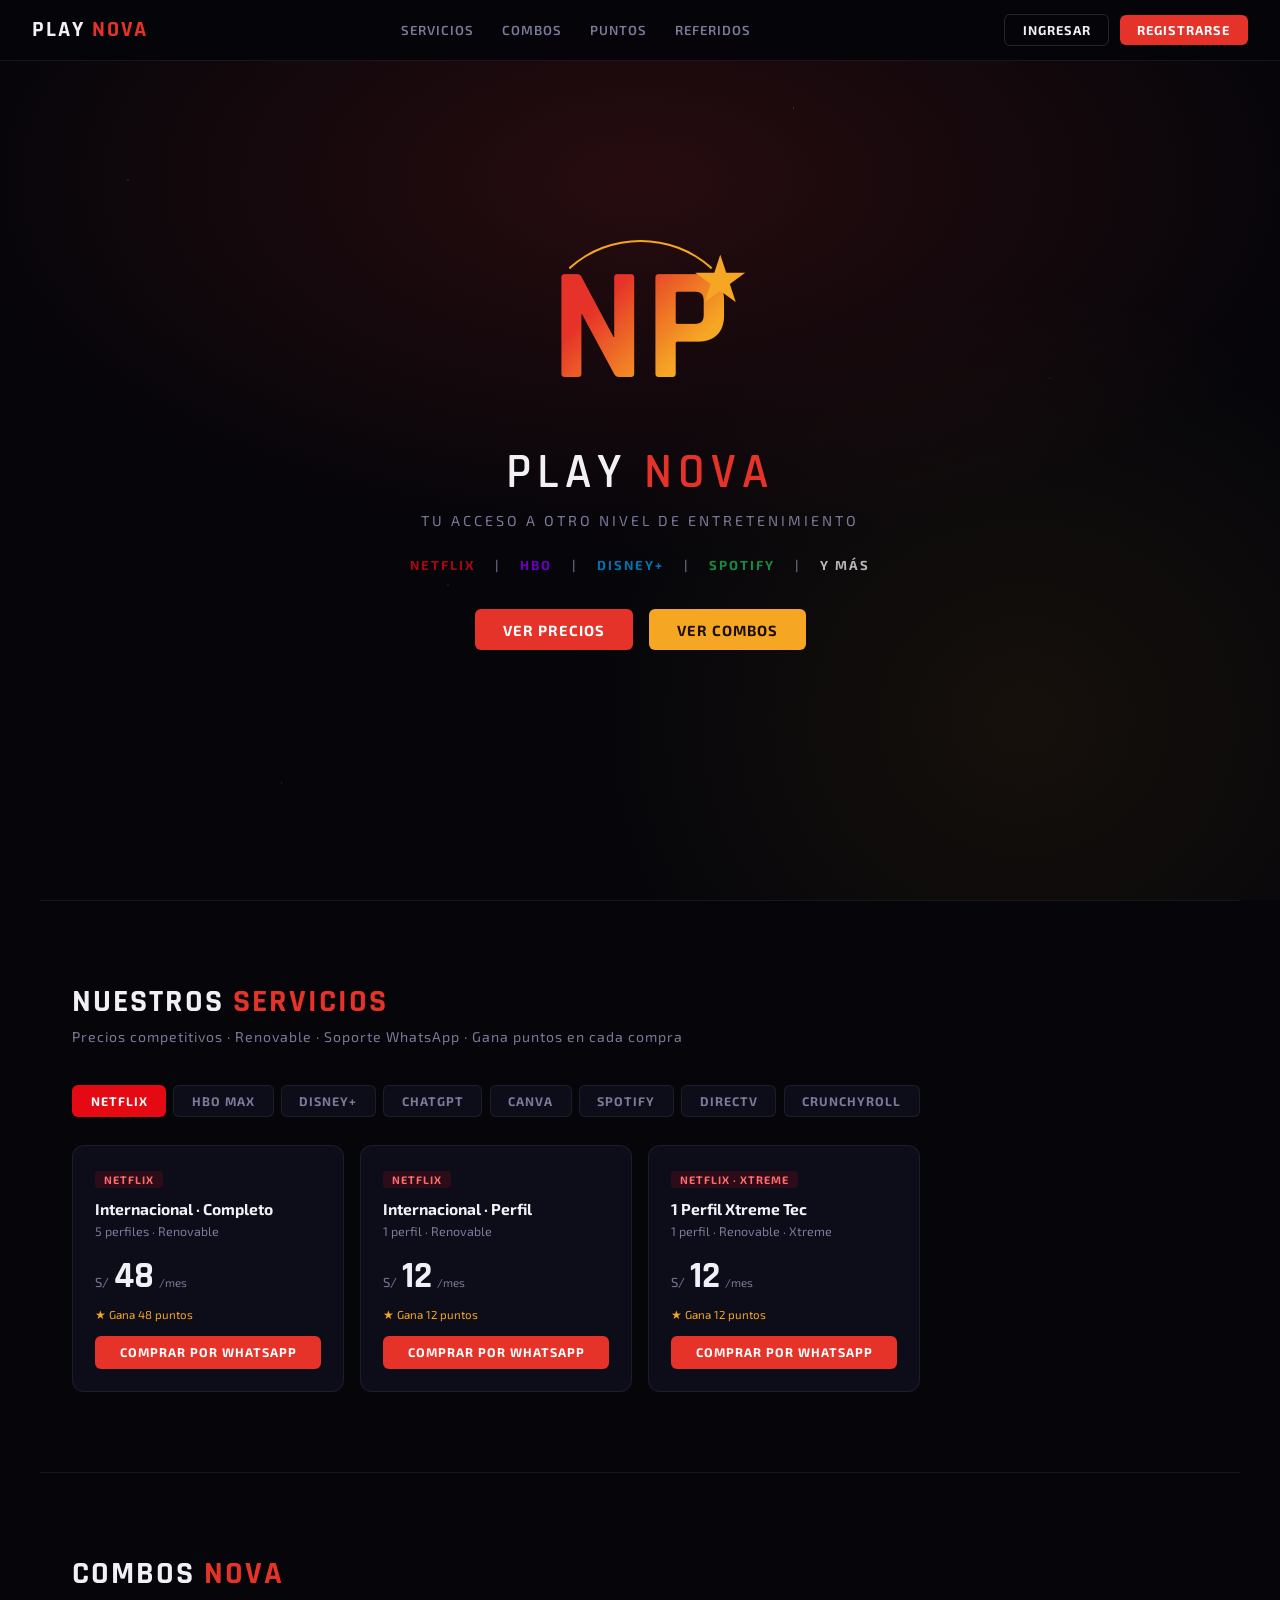
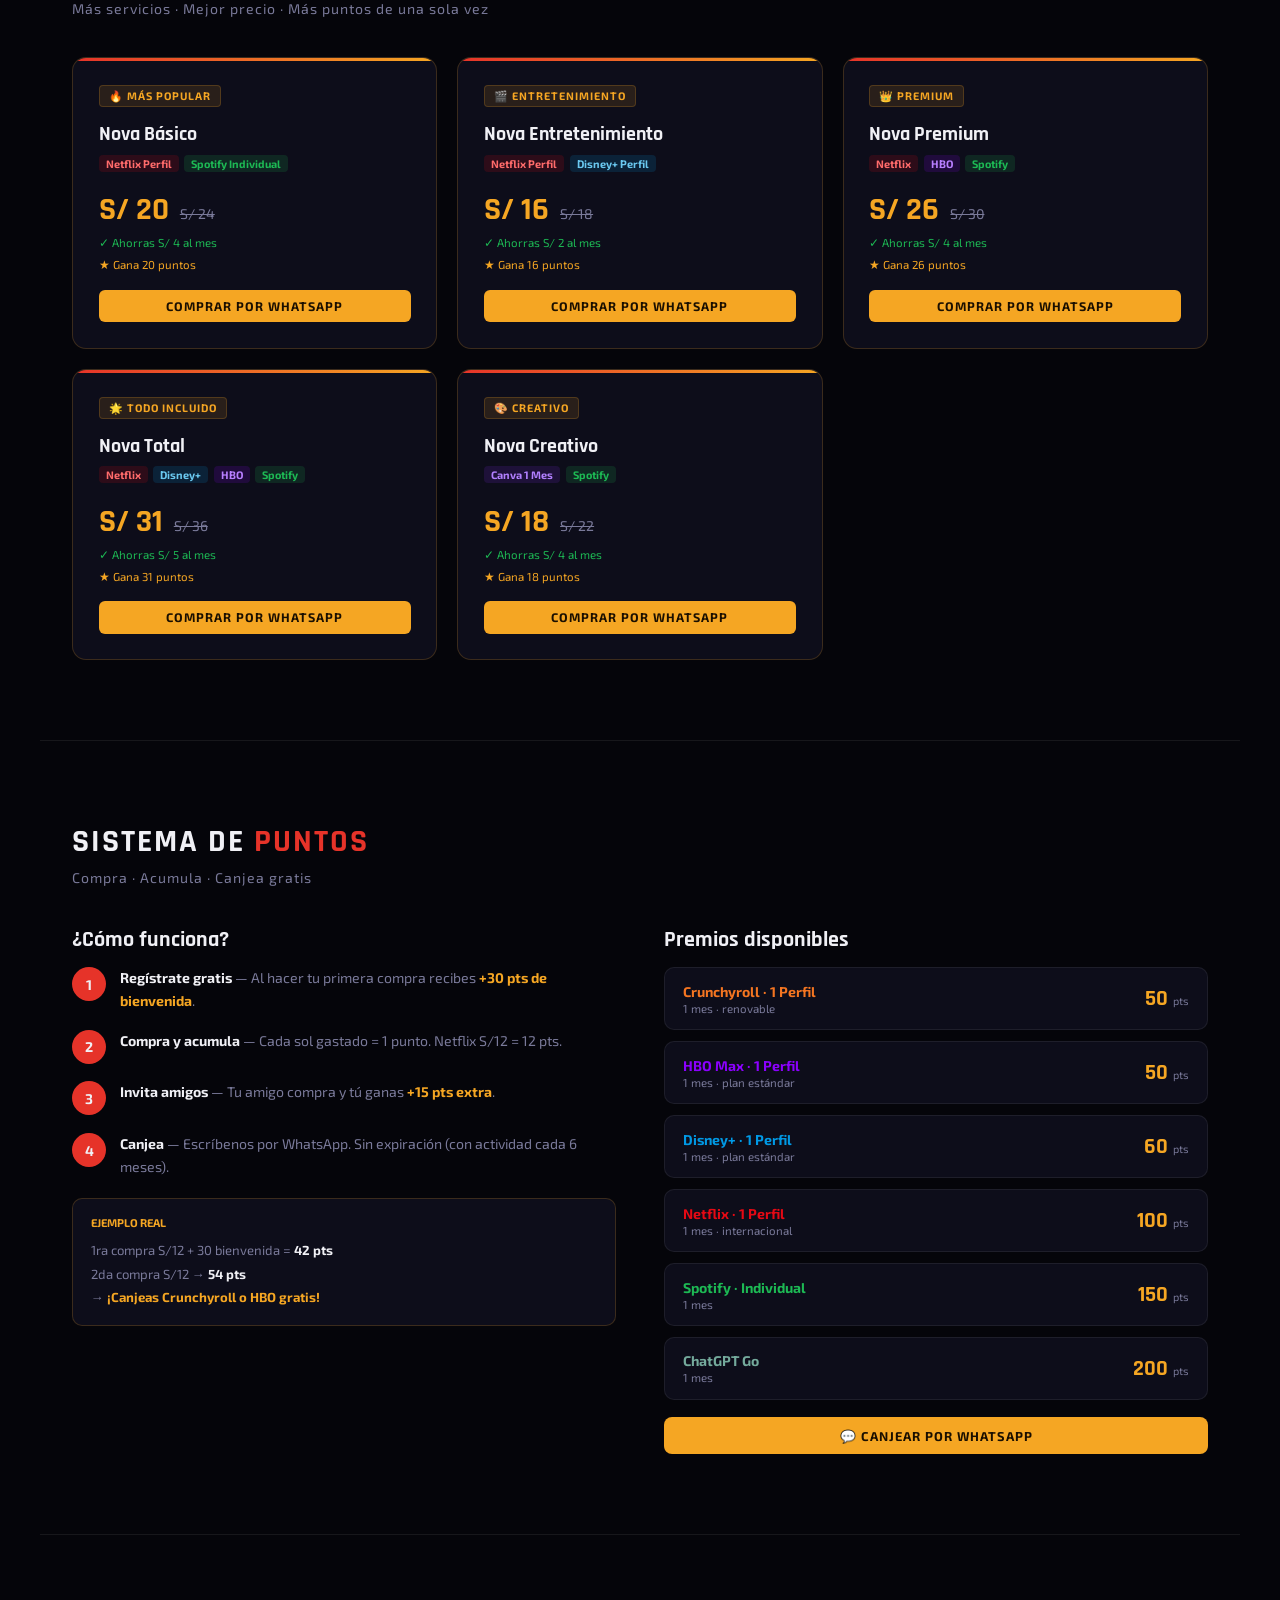
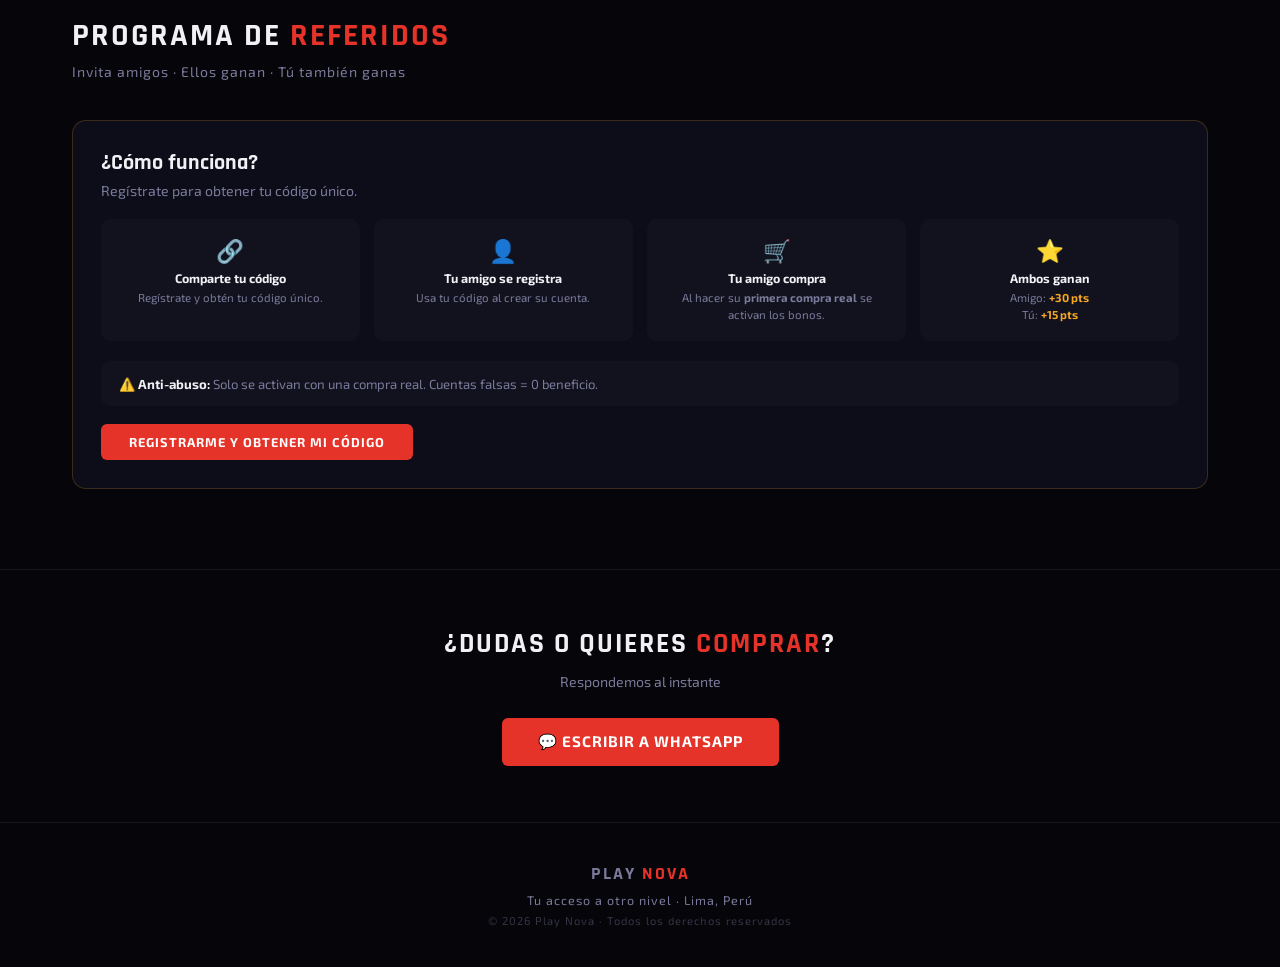
==== playnova/index.html @ 16fc5b67 "Add files via upload" ====
<!DOCTYPE html>
<html lang="es">
<head>
<meta charset="UTF-8">
<meta name="viewport" content="width=device-width, initial-scale=1.0">
<title>Play Nova</title>
<link rel="stylesheet" href="css/style.css">
</head>
<body>

<!-- NAV -->
<nav id="mainNav">
  <div class="logo">PLAY <span>NOVA</span></div>
  <div class="nav-links">
    <a href="#servicios">Servicios</a>
    <a href="#combos">Combos</a>
    <a href="#puntos">Puntos</a>
    <a href="#referidos">Referidos</a>
  </div>
  <div class="nav-right" id="navRight">
    <button class="btn btn-out" onclick="openModal('login')">Ingresar</button>
    <button class="btn btn-red" onclick="openModal('register')">Registrarse</button>
  </div>
</nav>

<!-- HERO -->
<div id="hero">
  <div class="hero-bg"></div><div class="stars"></div>
  <div class="np-wrap"><div class="orbit"></div><div class="np">NP</div></div>
  <div class="hbrand">PLAY <span>NOVA</span></div>
  <p class="htag">Tu acceso a otro nivel de entretenimiento</p>
  <div class="hplat">
    <span style="color:var(--nf)">NETFLIX</span><span style="color:var(--mu)">|</span>
    <span style="color:var(--hb)">HBO</span><span style="color:var(--mu)">|</span>
    <span style="color:var(--ds)">DISNEY+</span><span style="color:var(--mu)">|</span>
    <span style="color:var(--sp)">SPOTIFY</span><span style="color:var(--mu)">|</span><span>Y MÁS</span>
  </div>
  <div class="hcta">
    <a href="#servicios" class="btn btn-red" style="padding:.7rem 1.75rem;font-size:.92rem;text-decoration:none">Ver Precios</a>
    <a href="#combos" class="btn btn-go" style="padding:.7rem 1.75rem;font-size:.92rem;text-decoration:none">Ver Combos</a>
  </div>
</div>

<!-- SERVICIOS -->
<section id="servicios" class="wrap sdiv">
  <div class="stitle">Nuestros <span>Servicios</span></div>
  <p class="ssub">Precios competitivos · Renovable · Soporte WhatsApp · Gana puntos en cada compra</p>
  <div class="svc-tabs">
    <div class="stab on" data-s="netflix" onclick="setTab('netflix')">Netflix</div>
    <div class="stab" data-s="hbo" onclick="setTab('hbo')">HBO Max</div>
    <div class="stab" data-s="disney" onclick="setTab('disney')">Disney+</div>
    <div class="stab" data-s="chatgpt" onclick="setTab('chatgpt')">ChatGPT</div>
    <div class="stab" data-s="canva" onclick="setTab('canva')">Canva</div>
    <div class="stab" data-s="spotify" onclick="setTab('spotify')">Spotify</div>
    <div class="stab" data-s="directv" onclick="setTab('directv')">DirecTV</div>
    <div class="stab" data-s="crunchyroll" onclick="setTab('crunchyroll')">Crunchyroll</div>
  </div>
  <div class="sgrid on" id="g-netflix">
    <div class="pcard" data-s="netflix"><span class="pbadge" style="background:rgba(229,9,20,.15);color:#ff6b6b">Netflix</span><div class="pname">Internacional · Completo</div><div class="pdesc">5 perfiles · Renovable</div><div class="pprice"><span class="cy">S/</span><span class="am">48</span><span class="pe">/mes</span></div><div class="ppts">Gana 48 puntos</div><a href="https://wa.me/51924606154?text=Hola%2C%20quiero%20Netflix%20Internacional%20Completo%205%20perfiles%20S%2F48" target="_blank" class="pbuy">Comprar por WhatsApp</a></div>
    <div class="pcard" data-s="netflix"><span class="pbadge" style="background:rgba(229,9,20,.15);color:#ff6b6b">Netflix</span><div class="pname">Internacional · Perfil</div><div class="pdesc">1 perfil · Renovable</div><div class="pprice"><span class="cy">S/</span><span class="am">12</span><span class="pe">/mes</span></div><div class="ppts">Gana 12 puntos</div><a href="https://wa.me/51924606154?text=Hola%2C%20quiero%20Netflix%20Internacional%20Perfil%20S%2F12" target="_blank" class="pbuy">Comprar por WhatsApp</a></div>
    <div class="pcard" data-s="netflix"><span class="pbadge" style="background:rgba(229,9,20,.15);color:#ff6b6b">Netflix · Xtreme</span><div class="pname">1 Perfil Xtreme Tec</div><div class="pdesc">1 perfil · Renovable · Xtreme</div><div class="pprice"><span class="cy">S/</span><span class="am">12</span><span class="pe">/mes</span></div><div class="ppts">Gana 12 puntos</div><a href="https://wa.me/51924606154?text=Hola%2C%20quiero%20Netflix%201%20Perfil%20Xtreme%20Tec%20S%2F12" target="_blank" class="pbuy">Comprar por WhatsApp</a></div>
  </div>
  <div class="sgrid" id="g-hbo">
    <div class="pcard" data-s="hbo"><span class="pbadge" style="background:rgba(139,0,255,.15);color:#b87fff">HBO Max</span><div class="pname">Estándar · Completo</div><div class="pdesc">5 perfiles · Renovable</div><div class="pprice"><span class="cy">S/</span><span class="am">35</span><span class="pe">/mes</span></div><div class="ppts">Gana 35 puntos</div><a href="https://wa.me/51924606154?text=Hola%2C%20quiero%20HBO%20Max%20Est%C3%A1ndar%20Completo%20S%2F35" target="_blank" class="pbuy">Comprar por WhatsApp</a></div>
    <div class="pcard" data-s="hbo"><span class="pbadge" style="background:rgba(139,0,255,.15);color:#b87fff">HBO Max</span><div class="pname">1 Perfil</div><div class="pdesc">1 perfil · Renovable</div><div class="pprice"><span class="cy">S/</span><span class="am">6</span><span class="pe">/mes</span></div><div class="ppts">Gana 6 puntos</div><a href="https://wa.me/51924606154?text=Hola%2C%20quiero%20HBO%201%20Perfil%20S%2F6" target="_blank" class="pbuy">Comprar por WhatsApp</a></div>
    <div class="pcard" data-s="hbo"><span class="pbadge" style="background:rgba(139,0,255,.15);color:#b87fff">HBO · Premium</span><div class="pname">Platino · Completo</div><div class="pdesc">5 perfiles · No renovable</div><div class="pprice"><span class="cy">S/</span><span class="am">20</span><span class="pe">/mes</span></div><div class="ppts">Gana 20 puntos</div><a href="https://wa.me/51924606154?text=Hola%2C%20quiero%20HBO%20Platino%20Completo%20S%2F20" target="_blank" class="pbuy">Comprar por WhatsApp</a></div>
  </div>
  <div class="sgrid" id="g-disney">
    <div class="pcard" data-s="disney"><span class="pbadge" style="background:rgba(0,153,229,.15);color:#6ac8f0">Disney+</span><div class="pname">Estándar · Completo</div><div class="pdesc">7 perfiles · Renovable</div><div class="pprice"><span class="cy">S/</span><span class="am">40</span><span class="pe">/mes</span></div><div class="ppts">Gana 40 puntos</div><a href="https://wa.me/51924606154?text=Hola%2C%20quiero%20Disney%2B%20Est%C3%A1ndar%20Completo%20S%2F40" target="_blank" class="pbuy">Comprar por WhatsApp</a></div>
    <div class="pcard" data-s="disney"><span class="pbadge" style="background:rgba(0,153,229,.15);color:#6ac8f0">Disney+</span><div class="pname">1 Perfil</div><div class="pdesc">1 perfil · Renovable</div><div class="pprice"><span class="cy">S/</span><span class="am">6</span><span class="pe">/mes</span></div><div class="ppts">Gana 6 puntos</div><a href="https://wa.me/51924606154?text=Hola%2C%20quiero%20Disney%2B%201%20Perfil%20S%2F6" target="_blank" class="pbuy">Comprar por WhatsApp</a></div>
    <div class="pcard" data-s="disney"><span class="pbadge" style="background:rgba(0,153,229,.15);color:#6ac8f0">Disney+ · ESPN</span><div class="pname">Premium ESPN · Completo</div><div class="pdesc">7 perfiles · Renovable</div><div class="pprice"><span class="cy">S/</span><span class="am">61</span><span class="pe">/mes</span></div><div class="ppts">Gana 61 puntos</div><a href="https://wa.me/51924606154?text=Hola%2C%20quiero%20Disney%2B%20Premium%20ESPN%20Completo%20S%2F61" target="_blank" class="pbuy">Comprar por WhatsApp</a></div>
    <div class="pcard" data-s="disney"><span class="pbadge" style="background:rgba(0,153,229,.15);color:#6ac8f0">Disney+ · ESPN</span><div class="pname">Premium ESPN · Perfil</div><div class="pdesc">1 perfil · Renovable</div><div class="pprice"><span class="cy">S/</span><span class="am">10</span><span class="pe">/mes</span></div><div class="ppts">Gana 10 puntos</div><a href="https://wa.me/51924606154?text=Hola%2C%20quiero%20Disney%2B%20Premium%20ESPN%20Perfil%20S%2F10" target="_blank" class="pbuy">Comprar por WhatsApp</a></div>
    <div class="pcard" data-s="disney"><span class="pbadge" style="background:rgba(0,153,229,.15);color:#6ac8f0">Disney+ · TV</span><div class="pname">Premium ESPN · Solo TV</div><div class="pdesc">1 perfil · Solo TV</div><div class="pprice"><span class="cy">S/</span><span class="am">10</span><span class="pe">/mes</span></div><div class="ppts">Gana 10 puntos</div><a href="https://wa.me/51924606154?text=Hola%2C%20quiero%20Disney%2B%20Premium%20ESPN%20Solo%20TV%20S%2F10" target="_blank" class="pbuy">Comprar por WhatsApp</a></div>
  </div>
  <div class="sgrid" id="g-chatgpt">
    <div class="pcard" data-s="chatgpt"><span class="pbadge" style="background:rgba(116,170,156,.15);color:#74aa9c">ChatGPT</span><div class="pname">Go · 1 Perfil</div><div class="pdesc">1 perfil · Renovable</div><div class="pprice"><span class="cy">S/</span><span class="am">15</span><span class="pe">/mes</span></div><div class="ppts">Gana 15 puntos</div><a href="https://wa.me/51924606154?text=Hola%2C%20quiero%20ChatGPT%20Go%201%20Perfil%20S%2F15" target="_blank" class="pbuy">Comprar por WhatsApp</a></div>
    <div class="pcard" data-s="chatgpt"><span class="pbadge" style="background:rgba(116,170,156,.15);color:#74aa9c">ChatGPT · Pro</span><div class="pname">Pro · 1 Perfil</div><div class="pdesc">1 perfil · No renovable</div><div class="pprice"><span class="cy">S/</span><span class="am">30</span><span class="pe">/mes</span></div><div class="ppts">Gana 30 puntos</div><a href="https://wa.me/51924606154?text=Hola%2C%20quiero%20ChatGPT%20Pro%201%20Perfil%20S%2F30" target="_blank" class="pbuy">Comprar por WhatsApp</a></div>
  </div>
  <div class="sgrid" id="g-canva">
    <div class="pcard" data-s="canva"><span class="pbadge" style="background:rgba(125,42,232,.15);color:#b280ff">Canva · 1M</span><div class="pname">1 Mes · 1 Perfil</div><div class="pdesc">1 perfil · Renovable</div><div class="pprice"><span class="cy">S/</span><span class="am">10</span><span class="pe">/mes</span></div><div class="ppts">Gana 10 puntos</div><a href="https://wa.me/51924606154?text=Hola%2C%20quiero%20Canva%201%20Mes%20S%2F10" target="_blank" class="pbuy">Comprar por WhatsApp</a></div>
    <div class="pcard" data-s="canva"><span class="pbadge" style="background:rgba(125,42,232,.15);color:#b280ff">Canva · 3M</span><div class="pname">3 Meses · 1 Perfil</div><div class="pdesc">1 perfil · Renovable</div><div class="pprice"><span class="cy">S/</span><span class="am">15</span><span class="pe">/3 meses</span></div><div class="ppts">Gana 15 puntos</div><a href="https://wa.me/51924606154?text=Hola%2C%20quiero%20Canva%203%20Meses%20S%2F15" target="_blank" class="pbuy">Comprar por WhatsApp</a></div>
    <div class="pcard" data-s="canva"><span class="pbadge" style="background:rgba(125,42,232,.15);color:#b280ff">Canva · 6M</span><div class="pname">6 Meses · 1 Perfil</div><div class="pdesc">1 perfil · Renovable</div><div class="pprice"><span class="cy">S/</span><span class="am">20</span><span class="pe">/6 meses</span></div><div class="ppts">Gana 20 puntos</div><a href="https://wa.me/51924606154?text=Hola%2C%20quiero%20Canva%206%20Meses%20S%2F20" target="_blank" class="pbuy">Comprar por WhatsApp</a></div>
    <div class="pcard" data-s="canva"><span class="pbadge" style="background:rgba(125,42,232,.15);color:#b280ff">Canva · 12M</span><div class="pname">12 Meses · 1 Perfil</div><div class="pdesc">1 perfil · Anual</div><div class="pprice"><span class="cy">S/</span><span class="am">30</span><span class="pe">/año</span></div><div class="ppts">Gana 30 puntos</div><a href="https://wa.me/51924606154?text=Hola%2C%20quiero%20Canva%2012%20Meses%20S%2F30" target="_blank" class="pbuy">Comprar por WhatsApp</a></div>
  </div>
  <div class="sgrid" id="g-spotify">
    <div class="pcard" data-s="spotify"><span class="pbadge" style="background:rgba(29,185,84,.15);color:#1DB954">Spotify</span><div class="pname">Individual · 1 Mes</div><div class="pdesc">1 perfil · Renovable</div><div class="pprice"><span class="cy">S/</span><span class="am">12</span><span class="pe">/mes</span></div><div class="ppts">Gana 12 puntos</div><a href="https://wa.me/51924606154?text=Hola%2C%20quiero%20Spotify%20Individual%201%20Mes%20S%2F12" target="_blank" class="pbuy">Comprar por WhatsApp</a></div>
    <div class="pcard" data-s="spotify"><span class="pbadge" style="background:rgba(29,185,84,.15);color:#1DB954">Spotify · 3M</span><div class="pname">Individual · 3 Meses</div><div class="pdesc">1 perfil · Renovable</div><div class="pprice"><span class="cy">S/</span><span class="am">25</span><span class="pe">/3 meses</span></div><div class="ppts">Gana 25 puntos</div><a href="https://wa.me/51924606154?text=Hola%2C%20quiero%20Spotify%20Individual%203%20Meses%20S%2F25" target="_blank" class="pbuy">Comprar por WhatsApp</a></div>
    <div class="pcard" data-s="spotify"><span class="pbadge" style="background:rgba(29,185,84,.15);color:#1DB954">Spotify · Familiar</span><div class="pname">Familiar · 1 Mes</div><div class="pdesc">6 perfiles · Renovable</div><div class="pprice"><span class="cy">S/</span><span class="am">35</span><span class="pe">/mes</span></div><div class="ppts">Gana 35 puntos</div><a href="https://wa.me/51924606154?text=Hola%2C%20quiero%20Spotify%20Familiar%201%20Mes%20S%2F35" target="_blank" class="pbuy">Comprar por WhatsApp</a></div>
  </div>
  <div class="sgrid" id="g-directv">
    <div class="pcard" data-s="directv"><span class="pbadge" style="background:rgba(0,153,216,.15);color:#6ac8f0">DirecTV GO</span><div class="pname">DirecTV GO · 1 Perfil</div><div class="pdesc">1 perfil · Renovable · Solo TV</div><div class="pprice"><span class="cy">S/</span><span class="am">20</span><span class="pe">/mes</span></div><div class="ppts">Gana 20 puntos</div><a href="https://wa.me/51924606154?text=Hola%2C%20quiero%20DirecTV%20GO%201%20Perfil%20S%2F20" target="_blank" class="pbuy">Comprar por WhatsApp</a></div>
  </div>
  <div class="sgrid" id="g-crunchyroll">
    <div class="pcard" data-s="crunchyroll"><span class="pbadge" style="background:rgba(244,117,33,.15);color:#ffaa70">Crunchyroll</span><div class="pname">Perfil · 1 Perfil</div><div class="pdesc">1 perfil · Renovable</div><div class="pprice"><span class="cy">S/</span><span class="am">5</span><span class="pe">/mes</span></div><div class="ppts">Gana 5 puntos</div><a href="https://wa.me/51924606154?text=Hola%2C%20quiero%20Crunchyroll%20Perfil%201%20Perfil%20S%2F5" target="_blank" class="pbuy">Comprar por WhatsApp</a></div>
    <div class="pcard" data-s="crunchyroll"><span class="pbadge" style="background:rgba(244,117,33,.15);color:#ffaa70">Crunchyroll</span><div class="pname">Completo · 5 Perfiles</div><div class="pdesc">5 perfiles · Renovable</div><div class="pprice"><span class="cy">S/</span><span class="am">15</span><span class="pe">/mes</span></div><div class="ppts">Gana 15 puntos</div><a href="https://wa.me/51924606154?text=Hola%2C%20quiero%20Crunchyroll%20Completo%205%20Perfiles%20S%2F15" target="_blank" class="pbuy">Comprar por WhatsApp</a></div>
  </div>
</section>

<!-- COMBOS -->
<section id="combos" class="wrap sdiv">
  <div class="stitle">Combos <span>Nova</span></div>
  <p class="ssub">Más servicios · Mejor precio · Más puntos de una sola vez</p>
  <div class="cgrid">
    <div class="ccard"><div class="ctag">🔥 Más popular</div><div class="cname">Nova Básico</div><div class="csvcs"><span class="cs" style="background:rgba(229,9,20,.15);color:#ff6b6b">Netflix Perfil</span><span class="cs" style="background:rgba(29,185,84,.15);color:#1DB954">Spotify Individual</span></div><div class="cpricing"><span class="cnew">S/ 20</span><span class="cold">S/ 24</span></div><div class="csave">✓ Ahorras S/ 4 al mes</div><div class="cpts">Gana 20 puntos</div><a href="https://wa.me/51924606154?text=Hola%2C%20quiero%20Combo%20Nova%20B%C3%A1sico%20S%2F20" target="_blank" class="pbuy go">Comprar por WhatsApp</a></div>
    <div class="ccard"><div class="ctag">🎬 Entretenimiento</div><div class="cname">Nova Entretenimiento</div><div class="csvcs"><span class="cs" style="background:rgba(229,9,20,.15);color:#ff6b6b">Netflix Perfil</span><span class="cs" style="background:rgba(0,153,229,.15);color:#6ac8f0">Disney+ Perfil</span></div><div class="cpricing"><span class="cnew">S/ 16</span><span class="cold">S/ 18</span></div><div class="csave">✓ Ahorras S/ 2 al mes</div><div class="cpts">Gana 16 puntos</div><a href="https://wa.me/51924606154?text=Hola%2C%20quiero%20Combo%20Nova%20Entretenimiento%20S%2F16" target="_blank" class="pbuy go">Comprar por WhatsApp</a></div>
    <div class="ccard"><div class="ctag">👑 Premium</div><div class="cname">Nova Premium</div><div class="csvcs"><span class="cs" style="background:rgba(229,9,20,.15);color:#ff6b6b">Netflix</span><span class="cs" style="background:rgba(139,0,255,.15);color:#b87fff">HBO</span><span class="cs" style="background:rgba(29,185,84,.15);color:#1DB954">Spotify</span></div><div class="cpricing"><span class="cnew">S/ 26</span><span class="cold">S/ 30</span></div><div class="csave">✓ Ahorras S/ 4 al mes</div><div class="cpts">Gana 26 puntos</div><a href="https://wa.me/51924606154?text=Hola%2C%20quiero%20Combo%20Nova%20Premium%20S%2F26" target="_blank" class="pbuy go">Comprar por WhatsApp</a></div>
    <div class="ccard"><div class="ctag">🌟 Todo incluido</div><div class="cname">Nova Total</div><div class="csvcs"><span class="cs" style="background:rgba(229,9,20,.15);color:#ff6b6b">Netflix</span><span class="cs" style="background:rgba(0,153,229,.15);color:#6ac8f0">Disney+</span><span class="cs" style="background:rgba(139,0,255,.15);color:#b87fff">HBO</span><span class="cs" style="background:rgba(29,185,84,.15);color:#1DB954">Spotify</span></div><div class="cpricing"><span class="cnew">S/ 31</span><span class="cold">S/ 36</span></div><div class="csave">✓ Ahorras S/ 5 al mes</div><div class="cpts">Gana 31 puntos</div><a href="https://wa.me/51924606154?text=Hola%2C%20quiero%20Combo%20Nova%20Total%20S%2F31" target="_blank" class="pbuy go">Comprar por WhatsApp</a></div>
    <div class="ccard"><div class="ctag">🎨 Creativo</div><div class="cname">Nova Creativo</div><div class="csvcs"><span class="cs" style="background:rgba(125,42,232,.15);color:#b280ff">Canva 1 Mes</span><span class="cs" style="background:rgba(29,185,84,.15);color:#1DB954">Spotify</span></div><div class="cpricing"><span class="cnew">S/ 18</span><span class="cold">S/ 22</span></div><div class="csave">✓ Ahorras S/ 4 al mes</div><div class="cpts">Gana 18 puntos</div><a href="https://wa.me/51924606154?text=Hola%2C%20quiero%20Combo%20Nova%20Creativo%20S%2F18" target="_blank" class="pbuy go">Comprar por WhatsApp</a></div>
  </div>
</section>

<!-- PUNTOS -->
<section id="puntos" class="wrap sdiv">
  <div class="stitle">Sistema de <span>Puntos</span></div>
  <p class="ssub">Compra · Acumula · Canjea gratis</p>
  <div class="pgrid">
    <div class="pghow">
      <h3>¿Cómo funciona?</h3>
      <div class="pstep"><div class="snum">1</div><div class="stxt"><strong>Regístrate gratis</strong> — Al hacer tu primera compra recibes <strong style="color:var(--go)">+30 pts de bienvenida</strong>.</div></div>
      <div class="pstep"><div class="snum">2</div><div class="stxt"><strong>Compra y acumula</strong> — Cada sol gastado = 1 punto. Netflix S/12 = 12 pts.</div></div>
      <div class="pstep"><div class="snum">3</div><div class="stxt"><strong>Invita amigos</strong> — Tu amigo compra y tú ganas <strong style="color:var(--go)">+15 pts extra</strong>.</div></div>
      <div class="pstep"><div class="snum">4</div><div class="stxt"><strong>Canjea</strong> — Escríbenos por WhatsApp. Sin expiración (con actividad cada 6 meses).</div></div>
      <div style="background:var(--s1);border:1px solid rgba(245,166,35,.2);border-radius:10px;padding:.9rem 1.1rem;margin-top:1.25rem;font-size:.82rem;color:var(--mu);line-height:1.8">
        <div style="font-size:.7rem;color:var(--go);font-weight:700;margin-bottom:.35rem">EJEMPLO REAL</div>
        1ra compra S/12 + 30 bienvenida = <strong style="color:var(--tx)">42 pts</strong><br>
        2da compra S/12 → <strong style="color:var(--tx)">54 pts</strong><br>
        → <strong style="color:var(--go)">¡Canjeas Crunchyroll o HBO gratis!</strong>
      </div>
    </div>
    <div>
      <h3 style="font-family:'Rajdhani',sans-serif;font-size:1.35rem;font-weight:700;margin-bottom:.9rem">Premios disponibles</h3>
      <div class="rlist">
        <div class="ritem"><div><div class="rname" style="color:var(--cr)">Crunchyroll · 1 Perfil</div><div class="rdesc">1 mes · renovable</div></div><div class="rcost">50 <small>pts</small></div></div>
        <div class="ritem"><div><div class="rname" style="color:var(--hb)">HBO Max · 1 Perfil</div><div class="rdesc">1 mes · plan estándar</div></div><div class="rcost">50 <small>pts</small></div></div>
        <div class="ritem"><div><div class="rname" style="color:var(--ds)">Disney+ · 1 Perfil</div><div class="rdesc">1 mes · plan estándar</div></div><div class="rcost">60 <small>pts</small></div></div>
        <div class="ritem"><div><div class="rname" style="color:var(--nf)">Netflix · 1 Perfil</div><div class="rdesc">1 mes · internacional</div></div><div class="rcost">100 <small>pts</small></div></div>
        <div class="ritem"><div><div class="rname" style="color:var(--sp)">Spotify · Individual</div><div class="rdesc">1 mes</div></div><div class="rcost">150 <small>pts</small></div></div>
        <div class="ritem"><div><div class="rname" style="color:var(--gp)">ChatGPT Go</div><div class="rdesc">1 mes</div></div><div class="rcost">200 <small>pts</small></div></div>
      </div>
      <a href="https://wa.me/51924606154?text=Hola%2C%20quiero%20canjear%20mis%20puntos" target="_blank" class="btn btn-go" style="width:100%;margin-top:1.1rem;padding:.65rem;justify-content:center;border-radius:8px;text-decoration:none">💬 Canjear por WhatsApp</a>
    </div>
  </div>
</section>

<!-- REFERIDOS -->
<section id="referidos" class="wrap sdiv">
  <div class="stitle">Programa de <span>Referidos</span></div>
  <p class="ssub">Invita amigos · Ellos ganan · Tú también ganas</p>
  <div class="refbox">
    <h3>¿Cómo funciona?</h3>
    <p style="color:var(--mu);font-size:.88rem;margin-top:.3rem">Regístrate para obtener tu código único.</p>
    <div class="refhow">
      <div class="rstep"><div class="ico">🔗</div><div class="rl">Comparte tu código</div><div class="rd">Regístrate y obtén tu código único.</div></div>
      <div class="rstep"><div class="ico">👤</div><div class="rl">Tu amigo se registra</div><div class="rd">Usa tu código al crear su cuenta.</div></div>
      <div class="rstep"><div class="ico">🛒</div><div class="rl">Tu amigo compra</div><div class="rd">Al hacer su <strong>primera compra real</strong> se activan los bonos.</div></div>
      <div class="rstep"><div class="ico">⭐</div><div class="rl">Ambos ganan</div><div class="rd">Amigo: <strong style="color:var(--go)">+30 pts</strong><br>Tú: <strong style="color:var(--go)">+15 pts</strong></div></div>
    </div>
    <div style="background:var(--s2);border-radius:10px;padding:.9rem 1.1rem;margin-top:1.25rem;font-size:.82rem;color:var(--mu)">⚠️ <strong style="color:var(--tx)">Anti-abuso:</strong> Solo se activan con una compra real. Cuentas falsas = 0 beneficio.</div>
    <button onclick="openModal('register')" class="btn btn-red" style="margin-top:1.1rem;padding:.65rem 1.75rem">Registrarme y obtener mi código</button>
  </div>
</section>

<section style="text-align:center;padding:3.5rem 2rem;border-top:1px solid var(--b1)">
  <div class="stitle" style="font-size:1.75rem">¿Dudas o quieres <span>comprar</span>?</div>
  <p style="color:var(--mu);margin:.65rem 0 1.75rem;font-size:.88rem">Respondemos al instante</p>
  <a href="https://wa.me/51924606154?text=Hola%2C%20vengo%20de%20Play%20Nova" target="_blank" class="btn btn-red" style="padding:.9rem 2.25rem;font-size:.95rem;text-decoration:none">💬 Escribir a WhatsApp</a>
</section>

<footer>
  <div style="font-family:'Rajdhani',sans-serif;font-size:1.1rem;font-weight:700;letter-spacing:2px;margin-bottom:.5rem">PLAY <span style="color:var(--ac)">NOVA</span></div>
  <p>Tu acceso a otro nivel · Lima, Perú</p>
  <p style="margin-top:.4rem;opacity:.4;font-size:.7rem">© 2026 Play Nova · Todos los derechos reservados</p>
</footer>

<!-- AUTH MODAL -->
<div class="moverlay" id="authModal" onclick="closeModalOut(event)">
  <div class="modal">
    <button class="mcls" onclick="closeModal()">×</button>
    <div class="mtitle">PLAY <span>NOVA</span></div>
    <p class="msub" id="mSub">Ingresa a tu cuenta</p>
    <div class="mtabs">
      <button class="mtab on" id="tLogin" onclick="swTab('login')">Ingresar</button>
      <button class="mtab" id="tReg" onclick="swTab('register')">Registrarse</button>
    </div>
    <div id="fLogin">
      <div class="fg"><label class="fl">Usuario</label><input class="fi" id="lUser" placeholder="tu_usuario"></div>
      <div class="fg"><label class="fl">Contraseña</label>
        <div class="pass-wrap">
          <input class="fi" type="password" id="lPass" placeholder="••••••••">
          <button type="button" class="eye-btn" onclick="toggleEye('lPass',this)" tabindex="-1">👁</button>
        </div>
      </div>
      <div id="lErr" class="ferr"></div>
      <button class="btn btn-red" style="width:100%;padding:.7rem;margin-top:.5rem" onclick="doLogin()">Ingresar</button>
    </div>
    <div id="fReg" style="display:none">
      <div class="fg"><label class="fl">Usuario <span style="color:var(--ac)">*</span></label><input class="fi" id="rUser" placeholder="solo letras, números y _"></div>
      <div class="fg"><label class="fl">Contraseña <span style="color:var(--ac)">*</span></label>
        <div class="pass-wrap">
          <input class="fi" type="password" id="rPass" placeholder="Mínimo 8 caracteres">
          <button type="button" class="eye-btn" onclick="toggleEye('rPass',this)" tabindex="-1">👁</button>
        </div>
      </div>
      <div class="fg"><label class="fl">Confirmar Contraseña <span style="color:var(--ac)">*</span></label>
        <div class="pass-wrap">
          <input class="fi" type="password" id="rPass2" placeholder="Repite tu contraseña">
          <button type="button" class="eye-btn" onclick="toggleEye('rPass2',this)" tabindex="-1">👁</button>
        </div>
      </div>
      <div class="fg"><label class="fl">Teléfono <span style="color:var(--mu);font-size:.65rem">(opcional)</span></label><input class="fi" id="rPhone" placeholder="+51 9XX XXX XXX"></div>
      <div class="fg"><label class="fl">Código referido <span style="color:var(--mu);font-size:.65rem">(opcional)</span></label><input class="fi" id="rRef" placeholder="De quien te invitó" style="text-transform:uppercase"></div>
      <div class="fopt">✨ Registro opcional — sirve para acumular y canjear puntos gratis.</div>
      <div id="rErr" class="ferr"></div><div id="rOk" class="fok"></div>
      <button class="btn btn-red" style="width:100%;padding:.7rem;margin-top:.9rem" onclick="doRegister()">Crear Cuenta Gratis</button>
    </div>
  </div>
</div>

<script src="js/config.js"></script>
<script>
// ── MODAL ──
function openModal(tab){document.getElementById('authModal').classList.add('open');swTab(tab);}
function closeModal(){document.getElementById('authModal').classList.remove('open');}
function closeModalOut(e){if(e.target.id==='authModal')closeModal();}
function swTab(tab){
  document.getElementById('fLogin').style.display=tab==='login'?'':'none';
  document.getElementById('fReg').style.display=tab==='register'?'':'none';
  document.getElementById('tLogin').classList.toggle('on',tab==='login');
  document.getElementById('tReg').classList.toggle('on',tab==='register');
  document.getElementById('mSub').textContent=tab==='login'?'Ingresa a tu cuenta':'Crea tu cuenta (opcional)';
}

// ── SERVICE TABS ──
function setTab(s){
  document.querySelectorAll('.sgrid').forEach(g=>g.classList.remove('on'));
  document.querySelectorAll('.stab[data-s]').forEach(t=>t.classList.remove('on'));
  document.getElementById('g-'+s).classList.add('on');
  document.querySelector(`.stab[data-s="${s}"]`).classList.add('on');
}

// ── REGISTER ──
async function doRegister(){
  const user=document.getElementById('rUser').value.trim();
  const pass=document.getElementById('rPass').value;
  const pass2=document.getElementById('rPass2').value;
  const phone=document.getElementById('rPhone').value.trim();
  const ref=document.getElementById('rRef').value.trim().toUpperCase();
  const eE=document.getElementById('rErr'),oE=document.getElementById('rOk');
  eE.textContent='';oE.textContent='';
  if(!user||user.length<3){eE.textContent='Mínimo 3 caracteres en el usuario';return;}
  if(pass.length<8){eE.textContent='Contraseña mínimo 8 caracteres';return;}
  if(pass!==pass2){eE.textContent='Las contraseñas no coinciden';return;}
  if(!/^[a-zA-Z0-9_]+$/.test(user)){eE.textContent='Solo letras, números y _';return;}
  const chk=await fetch(`${SB}/pn_users?username=eq.${encodeURIComponent(user)}&select=id`,{headers:HG});
  if((await chk.json()).length>0){eE.textContent='Ese usuario ya está en uso';return;}
  let refId=null;
  if(ref){
    const rc=await fetch(`${SB}/pn_users?referral_code=eq.${encodeURIComponent(ref)}&select=id`,{headers:HG});
    const rd=await rc.json();
    if(!rd.length){eE.textContent='Código de referido inválido';return;}
    refId=rd[0].id;
  }
  const hash=btoa(pass+'_pn_salt_2026'),code=genCode(user);
  const res=await fetch(`${SB}/pn_users`,{method:'POST',headers:H,body:JSON.stringify({username:user,pass_hash:hash,phone:phone||null,points:0,role:'client',referral_code:code,referred_by:refId})});
  if(res.ok){oE.textContent='¡Cuenta creada! Tu código: '+code;setTimeout(()=>swTab('login'),2500);}
  else{const e=await res.json();eE.textContent='Error: '+(e.message||'intenta de nuevo');}
}

// ── LOGIN ──
async function doLogin(){
  const user=document.getElementById('lUser').value.trim();
  const pass=document.getElementById('lPass').value;
  const eE=document.getElementById('lErr');eE.textContent='';
  if(user==='admin'&&pass==='playnova2026'){saveS({isAdmin:true,id:'admin'});closeModal();window.location.href='admin.html';return;}
  if(!user||!pass){eE.textContent='Completa todos los campos';return;}
  const hash=btoa(pass+'_pn_salt_2026');
  const res=await fetch(`${SB}/pn_users?username=eq.${encodeURIComponent(user)}&pass_hash=eq.${encodeURIComponent(hash)}&select=*`,{headers:HG});
  const data=await res.json();
  if(!data.length){eE.textContent='Usuario o contraseña incorrectos';return;}
  saveS(data[0]);closeModal();window.location.href='client.html';
}

// ── AUTO-REDIRECT ON LOAD ──
window.addEventListener('DOMContentLoaded',()=>{
  const saved=loadS();
  if(saved){
    if(saved.isAdmin){window.location.href='admin.html';return;}
    window.location.href='client.html';
  }
});
</script>
</body>
</html>
---- playnova/css/style.css ----
@import url('https://fonts.googleapis.com/css2?family=Rajdhani:wght@500;600;700&family=Exo+2:wght@300;400;500;700&display=swap');

:root{
  --bg:#05050a;--s1:#0d0d1a;--s2:#12121f;
  --b1:rgba(255,255,255,.07);--b2:rgba(255,255,255,.13);
  --tx:#f0f0f5;--mu:#7a7a9a;--ac:#e63329;--go:#f5a623;
  --nf:#e50914;--hb:#8B00FF;--ds:#0099e5;--sp:#1DB954;
  --cv:#7D2AE8;--gp:#74aa9c;--dv:#0099d8;--cr:#f47521;
}
*{margin:0;padding:0;box-sizing:border-box;}
html{scroll-behavior:smooth;}
body{background:var(--bg);color:var(--tx);font-family:'Exo 2',sans-serif;overflow-x:hidden;}

/* ── SCROLLBAR ── */
::-webkit-scrollbar{width:5px;}
::-webkit-scrollbar-track{background:var(--bg);}
::-webkit-scrollbar-thumb{background:var(--b2);border-radius:3px;}

/* ── BUTTONS ── */
.btn{padding:.45rem 1.1rem;border-radius:6px;font-size:.8rem;font-family:'Exo 2',sans-serif;font-weight:700;letter-spacing:1px;cursor:pointer;transition:all .2s;text-transform:uppercase;border:none;display:inline-flex;align-items:center;gap:.35rem;}
.btn-out{background:transparent;border:1px solid var(--b2);color:var(--tx);}
.btn-out:hover{border-color:var(--ac);color:var(--ac);}
.btn-red{background:var(--ac);color:#fff;}
.btn-red:hover{background:#c0261e;transform:translateY(-1px);}
.btn-go{background:var(--go);color:#1a0f00;}
.btn-go:hover{background:#e6960f;}
.btn-sm{padding:.35rem .8rem;font-size:.72rem;}

/* ── FORM ELEMENTS ── */
.fg{margin-bottom:1.1rem;}
.fl{font-size:.72rem;font-weight:700;letter-spacing:1px;text-transform:uppercase;color:var(--mu);display:block;margin-bottom:.45rem;}
.fi{width:100%;background:var(--s1);border:1px solid var(--b1);border-radius:8px;padding:.65rem .9rem;color:var(--tx);font-family:'Exo 2',sans-serif;font-size:.88rem;outline:none;transition:border-color .2s;}
.fi:focus{border-color:var(--ac);}
select.fi option{background:var(--s2);}
.ferr{font-size:.72rem;color:#ff6b6b;margin-top:.45rem;}
.fok{font-size:.72rem;color:var(--sp);margin-top:.45rem;}
.pass-wrap{position:relative;}
.pass-wrap .fi{padding-right:2.5rem;}
.eye-btn{position:absolute;right:.75rem;top:50%;transform:translateY(-50%);background:none;border:none;cursor:pointer;color:var(--mu);font-size:1rem;line-height:1;padding:0;transition:color .2s;}
.eye-btn:hover{color:var(--tx);}

/* ── TAGS / BADGES ── */
.tag{display:inline-block;font-size:.63rem;font-weight:700;padding:2px 7px;border-radius:4px;text-transform:uppercase;}
.tag-g{background:rgba(29,185,84,.15);color:#1DB954;}
.tag-y{background:rgba(245,166,35,.15);color:var(--go);}
.tag-r{background:rgba(230,51,41,.15);color:#ff6b6b;}

/* ── PLAN CARD ── */
.pcard{background:var(--s1);border:1px solid var(--b1);border-radius:12px;padding:1.4rem;transition:all .25s;position:relative;overflow:hidden;}
.pcard::before{content:'';position:absolute;top:0;left:0;right:0;height:2px;opacity:0;transition:opacity .25s;}
.pcard:hover{border-color:var(--b2);transform:translateY(-3px);}
.pcard:hover::before{opacity:1;}
.pcard[data-s="netflix"]::before{background:var(--nf);}
.pcard[data-s="hbo"]::before{background:var(--hb);}
.pcard[data-s="disney"]::before{background:var(--ds);}
.pcard[data-s="spotify"]::before{background:var(--sp);}
.pcard[data-s="canva"]::before{background:var(--cv);}
.pcard[data-s="chatgpt"]::before{background:var(--gp);}
.pcard[data-s="directv"]::before{background:var(--dv);}
.pcard[data-s="crunchyroll"]::before{background:var(--cr);}
.pbadge{display:inline-block;font-size:.68rem;font-weight:700;letter-spacing:1px;text-transform:uppercase;padding:2px 9px;border-radius:4px;margin-bottom:.7rem;}
.pname{font-size:.98rem;font-weight:700;margin-bottom:.3rem;}
.pdesc{font-size:.78rem;color:var(--mu);margin-bottom:1.1rem;line-height:1.5;}
.pprice{display:flex;align-items:baseline;gap:.3rem;margin-bottom:.65rem;}
.pprice .cy{font-size:.82rem;color:var(--mu);}
.pprice .am{font-family:'Rajdhani',sans-serif;font-size:2.3rem;font-weight:700;line-height:1;}
.pprice .pe{font-size:.72rem;color:var(--mu);}
.ppts{font-size:.72rem;color:var(--go);margin-bottom:.9rem;}
.ppts::before{content:'★ ';}
.pbuy{width:100%;padding:.55rem;border-radius:6px;font-family:'Exo 2',sans-serif;font-weight:700;font-size:.78rem;letter-spacing:1px;text-transform:uppercase;cursor:pointer;border:none;transition:all .2s;text-decoration:none;display:block;text-align:center;background:var(--ac);color:#fff;}
.pbuy:hover{opacity:.85;transform:translateY(-1px);}
.pbuy.go{background:var(--go);color:#1a0f00;}

/* ── COMBOS ── */
.cgrid{display:grid;grid-template-columns:repeat(auto-fill,minmax(275px,1fr));gap:1.25rem;}
.ccard{background:var(--s1);border:1px solid rgba(245,166,35,.2);border-radius:14px;padding:1.6rem;position:relative;overflow:hidden;transition:all .25s;}
.ccard::before{content:'';position:absolute;top:0;left:0;right:0;height:3px;background:linear-gradient(90deg,var(--ac),var(--go));}
.ccard:hover{border-color:rgba(245,166,35,.4);transform:translateY(-3px);}
.ctag{display:inline-block;background:rgba(245,166,35,.12);border:1px solid rgba(245,166,35,.2);color:var(--go);font-size:.68rem;font-weight:700;letter-spacing:1px;text-transform:uppercase;padding:3px 9px;border-radius:4px;margin-bottom:.9rem;}
.cname{font-family:'Rajdhani',sans-serif;font-size:1.25rem;font-weight:700;margin-bottom:.45rem;}
.csvcs{display:flex;gap:.35rem;flex-wrap:wrap;margin-bottom:1.1rem;}
.cs{font-size:.68rem;font-weight:700;padding:2px 7px;border-radius:4px;}
.cpricing{display:flex;align-items:baseline;gap:.7rem;margin-bottom:.3rem;}
.cnew{font-family:'Rajdhani',sans-serif;font-size:2rem;font-weight:700;color:var(--go);}
.cold{font-size:.88rem;color:var(--mu);text-decoration:line-through;}
.csave{font-size:.72rem;color:var(--sp);margin-bottom:.45rem;}
.cpts{font-size:.72rem;color:var(--go);margin-bottom:1.1rem;}
.cpts::before{content:'★ ';}

/* ── SECTION LAYOUT ── */
.wrap{max-width:1200px;margin:0 auto;padding:5rem 2rem;}
.sdiv{border-top:1px solid var(--b1);}
.stitle{font-family:'Rajdhani',sans-serif;font-size:2rem;font-weight:700;letter-spacing:2px;text-transform:uppercase;margin-bottom:.4rem;}
.stitle span{color:var(--ac);}
.ssub{color:var(--mu);font-size:.88rem;letter-spacing:1px;margin-bottom:2.5rem;}

/* ── SERVICE TABS ── */
.svc-tabs{display:flex;gap:.45rem;flex-wrap:wrap;margin-bottom:1.75rem;}
.stab{padding:.45rem 1.1rem;border-radius:6px;font-size:.78rem;font-weight:700;letter-spacing:1px;text-transform:uppercase;cursor:pointer;border:1px solid var(--b1);background:var(--s1);color:var(--mu);transition:all .2s;}
.stab:hover{border-color:var(--b2);color:var(--tx);}
.stab.on{color:#fff;border-color:transparent;}
.stab[data-s="netflix"].on{background:var(--nf);}
.stab[data-s="hbo"].on{background:var(--hb);}
.stab[data-s="disney"].on{background:var(--ds);}
.stab[data-s="spotify"].on{background:var(--sp);}
.stab[data-s="canva"].on{background:var(--cv);}
.stab[data-s="chatgpt"].on{background:var(--gp);}
.stab[data-s="directv"].on{background:var(--dv);}
.stab[data-s="crunchyroll"].on{background:var(--cr);}
.sgrid{display:none;grid-template-columns:repeat(auto-fill,minmax(265px,1fr));gap:1rem;}
.sgrid.on{display:grid;}

/* ── PUNTOS ── */
.pgrid{display:grid;grid-template-columns:1fr 1fr;gap:3rem;align-items:start;}
.pghow h3{font-family:'Rajdhani',sans-serif;font-size:1.35rem;font-weight:700;margin-bottom:.9rem;}
.pstep{display:flex;gap:.9rem;align-items:flex-start;margin-bottom:1.1rem;}
.snum{width:34px;height:34px;min-width:34px;border-radius:50%;background:var(--ac);display:flex;align-items:center;justify-content:center;font-weight:700;font-size:.88rem;}
.stxt{font-size:.88rem;color:var(--mu);line-height:1.6;}
.stxt strong{color:var(--tx);}
.rlist{display:flex;flex-direction:column;gap:.7rem;}
.ritem{background:var(--s1);border:1px solid var(--b1);border-radius:10px;padding:.9rem 1.1rem;display:flex;align-items:center;justify-content:space-between;}
.rname{font-weight:700;font-size:.88rem;}
.rdesc{font-size:.72rem;color:var(--mu);margin-top:1px;}
.rcost{font-family:'Rajdhani',sans-serif;font-size:1.4rem;font-weight:700;color:var(--go);white-space:nowrap;}
.rcost small{font-size:.68rem;color:var(--mu);font-family:'Exo 2',sans-serif;font-weight:400;}

/* ── REFERIDOS ── */
.refbox{background:var(--s1);border:1px solid rgba(245,166,35,.2);border-radius:14px;padding:1.75rem;margin-top:1.75rem;}
.refbox h3{font-family:'Rajdhani',sans-serif;font-size:1.35rem;font-weight:700;margin-bottom:.4rem;}
.refhow{display:grid;grid-template-columns:repeat(auto-fit,minmax(160px,1fr));gap:.9rem;margin-top:1.25rem;}
.rstep{background:var(--s2);border-radius:10px;padding:1.1rem;text-align:center;}
.rstep .ico{font-size:1.4rem;margin-bottom:.4rem;}
.rstep .rl{font-size:.78rem;font-weight:700;margin-bottom:.2rem;}
.rstep .rd{font-size:.72rem;color:var(--mu);line-height:1.5;}

/* ── FOOTER ── */
footer{text-align:center;padding:2.5rem 2rem;border-top:1px solid var(--b1);color:var(--mu);font-size:.78rem;letter-spacing:1px;}

/* ── AUTH MODAL ── */
.moverlay{display:none;position:fixed;inset:0;z-index:200;background:rgba(0,0,0,.85);backdrop-filter:blur(8px);align-items:center;justify-content:center;}
.moverlay.open{display:flex;}
.modal{background:var(--s2);border:1px solid var(--b2);border-radius:16px;padding:2.25rem;width:100%;max-width:430px;position:relative;max-height:90vh;overflow-y:auto;margin:1rem;}
.mcls{position:absolute;top:.9rem;right:1.1rem;background:none;border:none;color:var(--mu);font-size:1.5rem;cursor:pointer;}
.mtitle{font-family:'Rajdhani',sans-serif;font-size:1.5rem;font-weight:700;letter-spacing:1px;margin-bottom:.2rem;}
.mtitle span{color:var(--ac);}
.msub{font-size:.78rem;color:var(--mu);margin-bottom:1.75rem;}
.mtabs{display:flex;margin-bottom:1.75rem;border:1px solid var(--b1);border-radius:8px;overflow:hidden;}
.mtab{flex:1;padding:.55rem;text-align:center;font-size:.82rem;font-weight:700;letter-spacing:1px;text-transform:uppercase;cursor:pointer;background:transparent;border:none;color:var(--mu);transition:all .2s;}
.mtab.on{background:var(--ac);color:#fff;}
.fopt{font-size:.7rem;color:var(--mu);margin-top:1.25rem;padding-top:.9rem;border-top:1px solid var(--b1);}

/* ── NAV ── */
nav{position:fixed;top:0;left:0;right:0;z-index:100;display:flex;align-items:center;justify-content:space-between;padding:.85rem 2rem;background:rgba(5,5,10,.92);backdrop-filter:blur(16px);border-bottom:1px solid var(--b1);}
.logo{font-family:'Rajdhani',sans-serif;font-size:1.4rem;font-weight:700;letter-spacing:2px;color:var(--tx);}
.logo span{color:var(--ac);}
.nav-links{display:flex;gap:1.75rem;}
.nav-links a{color:var(--mu);text-decoration:none;font-size:.82rem;letter-spacing:1px;text-transform:uppercase;font-weight:600;transition:color .2s;}
.nav-links a:hover{color:var(--tx);}
.nav-right{display:flex;gap:.65rem;align-items:center;}
.user-chip{display:flex;align-items:center;gap:.5rem;background:var(--s1);border:1px solid var(--b2);border-radius:20px;padding:.35rem .9rem .35rem .5rem;cursor:pointer;transition:border-color .2s;}
.user-chip:hover{border-color:var(--ac);}
.user-chip .av{width:26px;height:26px;border-radius:50%;background:var(--ac);display:flex;align-items:center;justify-content:center;font-size:.75rem;font-weight:700;}
.user-chip .uname{font-size:.82rem;font-weight:700;}
.user-chip .pts{font-size:.72rem;color:var(--go);}

/* ── HERO ── */
#hero{min-height:100vh;display:flex;flex-direction:column;align-items:center;justify-content:center;text-align:center;padding:2rem;position:relative;overflow:hidden;}
.hero-bg{position:absolute;inset:0;background:radial-gradient(ellipse 80% 60% at 50% 20%,rgba(230,51,41,.15),transparent 70%),radial-gradient(ellipse 60% 80% at 80% 80%,rgba(245,166,35,.07),transparent 60%);pointer-events:none;}
.stars{position:absolute;inset:0;background-image:radial-gradient(1px 1px at 10% 20%,rgba(255,255,255,.3),transparent),radial-gradient(1px 1px at 35% 65%,rgba(255,255,255,.2),transparent),radial-gradient(1px 1px at 62% 12%,rgba(255,255,255,.3),transparent),radial-gradient(1px 1px at 82% 42%,rgba(255,255,255,.15),transparent),radial-gradient(1px 1px at 22% 87%,rgba(255,255,255,.2),transparent);pointer-events:none;}
.np-wrap{position:relative;margin-bottom:2rem;animation:fu .8s ease both;}
.np{font-family:'Rajdhani',sans-serif;font-size:clamp(5rem,15vw,10rem);font-weight:700;line-height:1;background:linear-gradient(135deg,#e63329 30%,#f5a623 70%);-webkit-background-clip:text;-webkit-text-fill-color:transparent;position:relative;}
.np::after{content:'★';position:absolute;top:.1em;right:-.25em;font-size:.35em;color:var(--go);-webkit-text-fill-color:var(--go);}
.orbit{position:absolute;inset:-10px;border:2px solid transparent;border-top-color:var(--go);border-radius:50%;animation:spin 4s linear infinite;}
@keyframes spin{to{transform:rotate(360deg);}}
@keyframes fu{from{opacity:0;transform:translateY(30px);}to{opacity:1;transform:none;}}
.hbrand{font-family:'Rajdhani',sans-serif;font-size:clamp(1.8rem,5vw,3rem);font-weight:600;letter-spacing:6px;text-transform:uppercase;animation:fu .8s .2s ease both;}
.hbrand span{color:var(--ac);}
.htag{font-size:.9rem;letter-spacing:3px;color:var(--mu);text-transform:uppercase;margin-top:.5rem;animation:fu .8s .35s ease both;}
.hplat{display:flex;gap:1.25rem;align-items:center;margin-top:1.75rem;flex-wrap:wrap;justify-content:center;animation:fu .8s .5s ease both;}
.hplat span{font-size:.82rem;font-weight:700;letter-spacing:2px;text-transform:uppercase;opacity:.75;}
.hcta{margin-top:2.25rem;display:flex;gap:1rem;flex-wrap:wrap;justify-content:center;animation:fu .8s .65s ease both;}

/* ── HAMBURGER ── */
.ham-btn{display:none;flex-direction:column;justify-content:center;gap:5px;width:38px;height:38px;background:none;border:none;cursor:pointer;padding:6px;border-radius:8px;transition:background .2s;flex-shrink:0;}
.ham-btn:hover{background:var(--b1);}
.ham-btn span{display:block;width:100%;height:2px;background:var(--tx);border-radius:2px;transition:all .3s;}

/* ── RESPONSIVE ── */
@media(max-width:768px){
  .nav-links{display:none;}
  .pgrid{grid-template-columns:1fr;gap:1.5rem;}
  .modal{padding:1.5rem;}
  .hcta{gap:.65rem;}
  .hcta .btn{padding:.6rem 1.25rem;font-size:.82rem;}
  .sgrid{grid-template-columns:1fr!important;}
  .cgrid{grid-template-columns:1fr!important;}
  .svc-tabs{flex-wrap:nowrap;overflow-x:auto;padding-bottom:.35rem;-webkit-overflow-scrolling:touch;}
  .svc-tabs::-webkit-scrollbar{height:3px;}
}
@media(max-width:480px){
  .modal{max-width:100%;margin:.5rem;border-radius:12px;}
  .nav-right .btn:first-child{display:none;}
  .nav-right .btn{font-size:.72rem;padding:.4rem .85rem;}
}
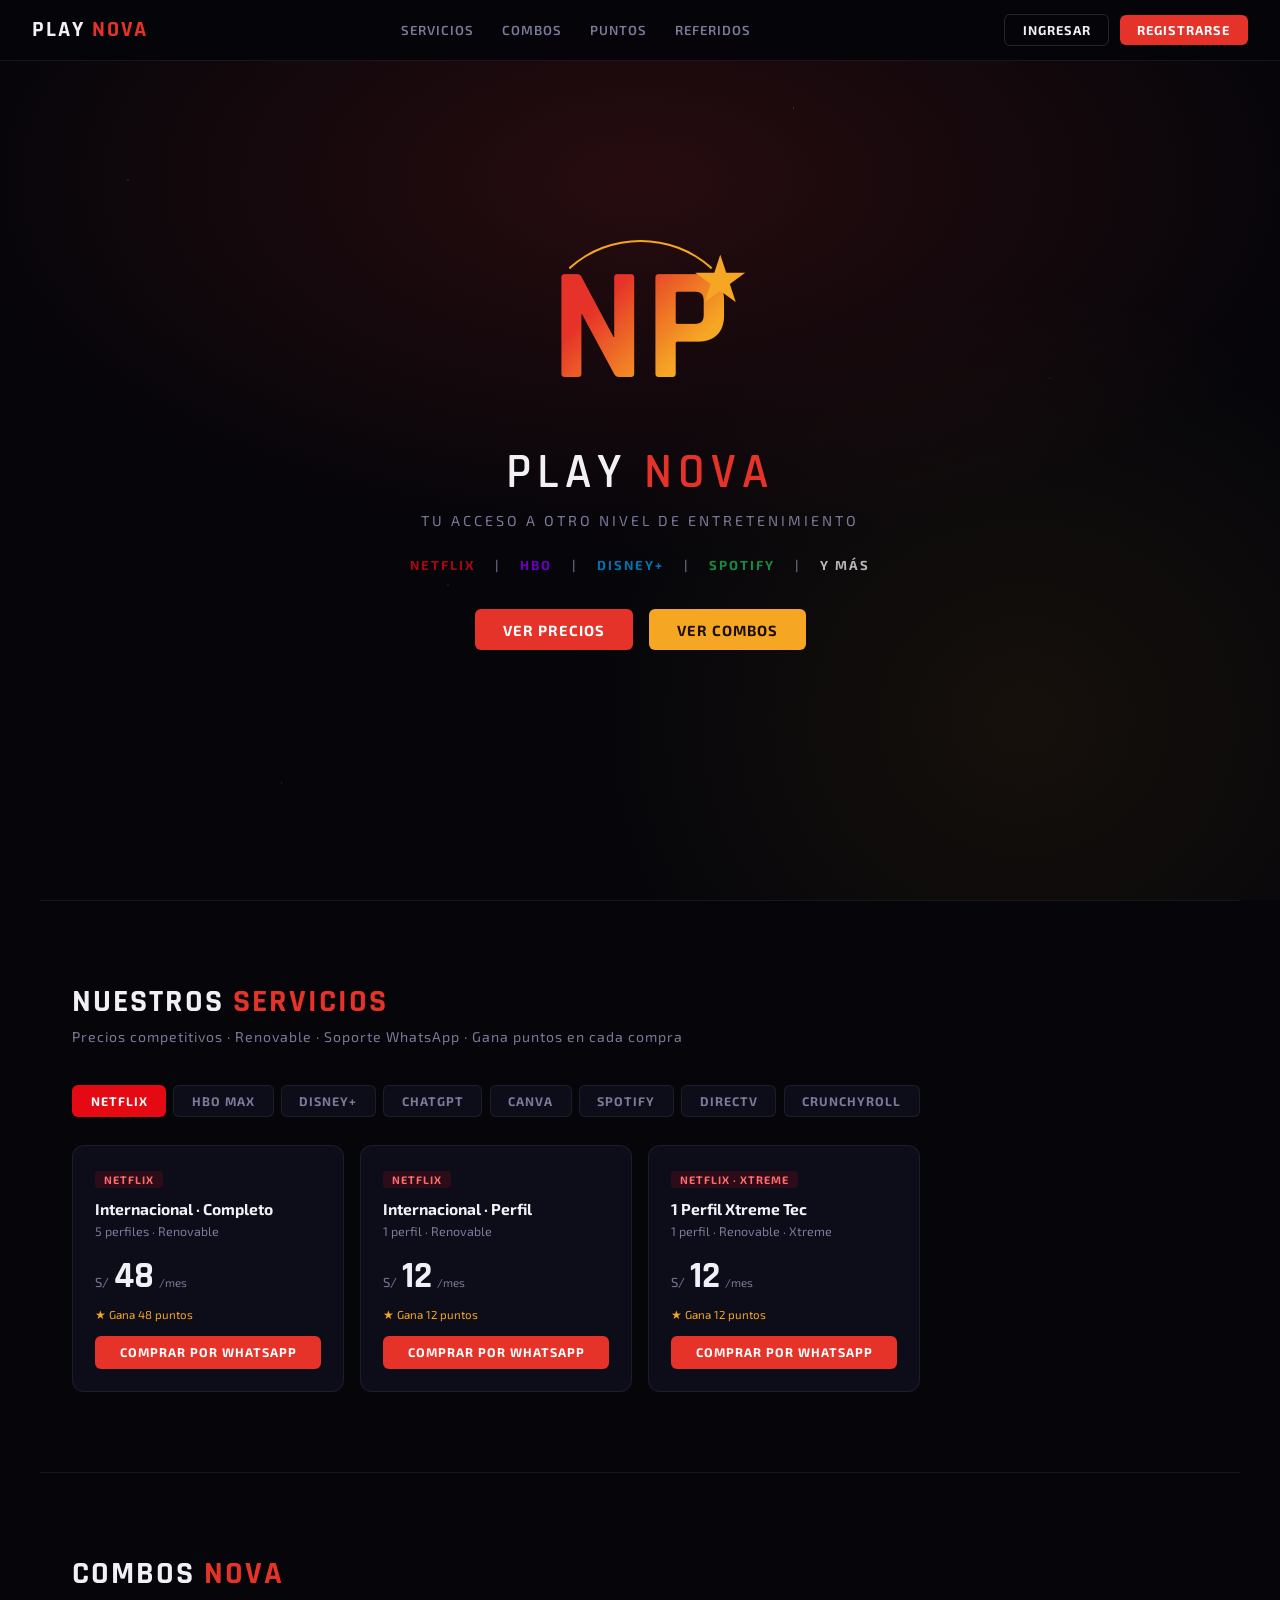
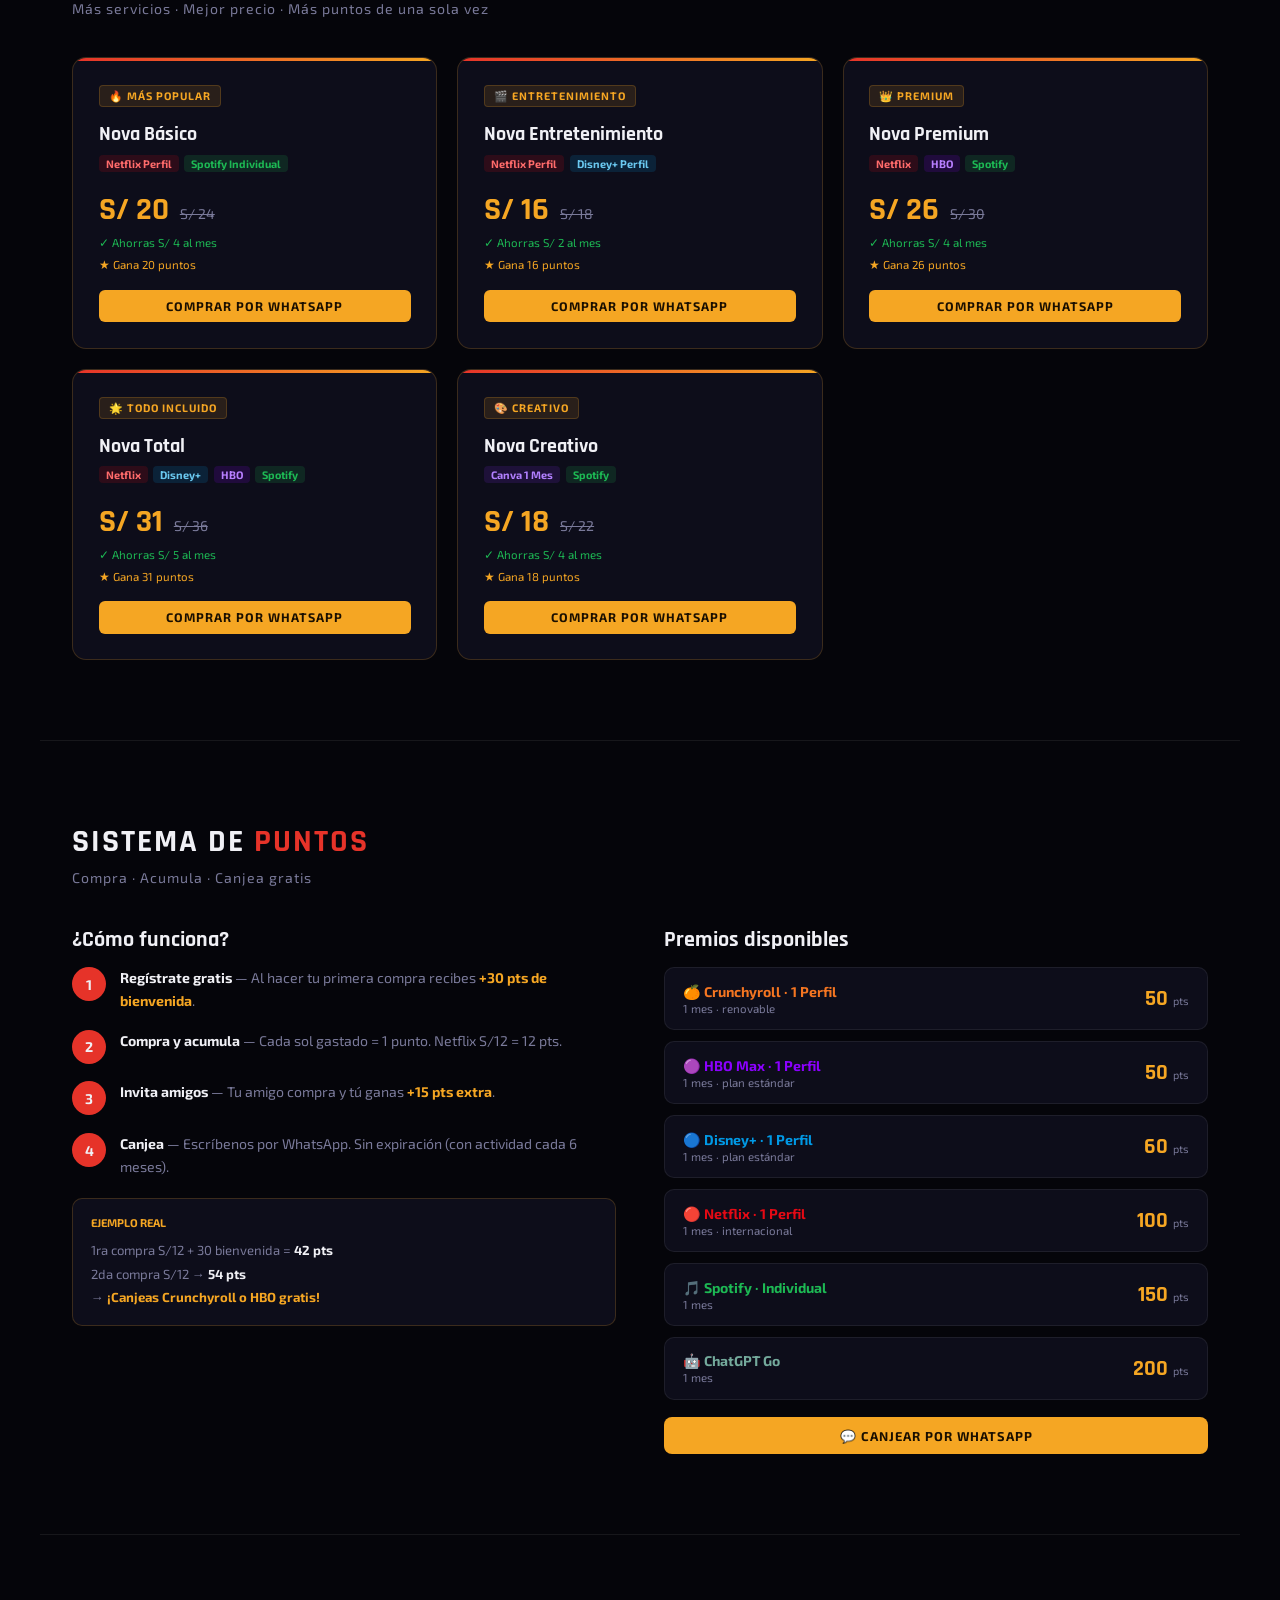
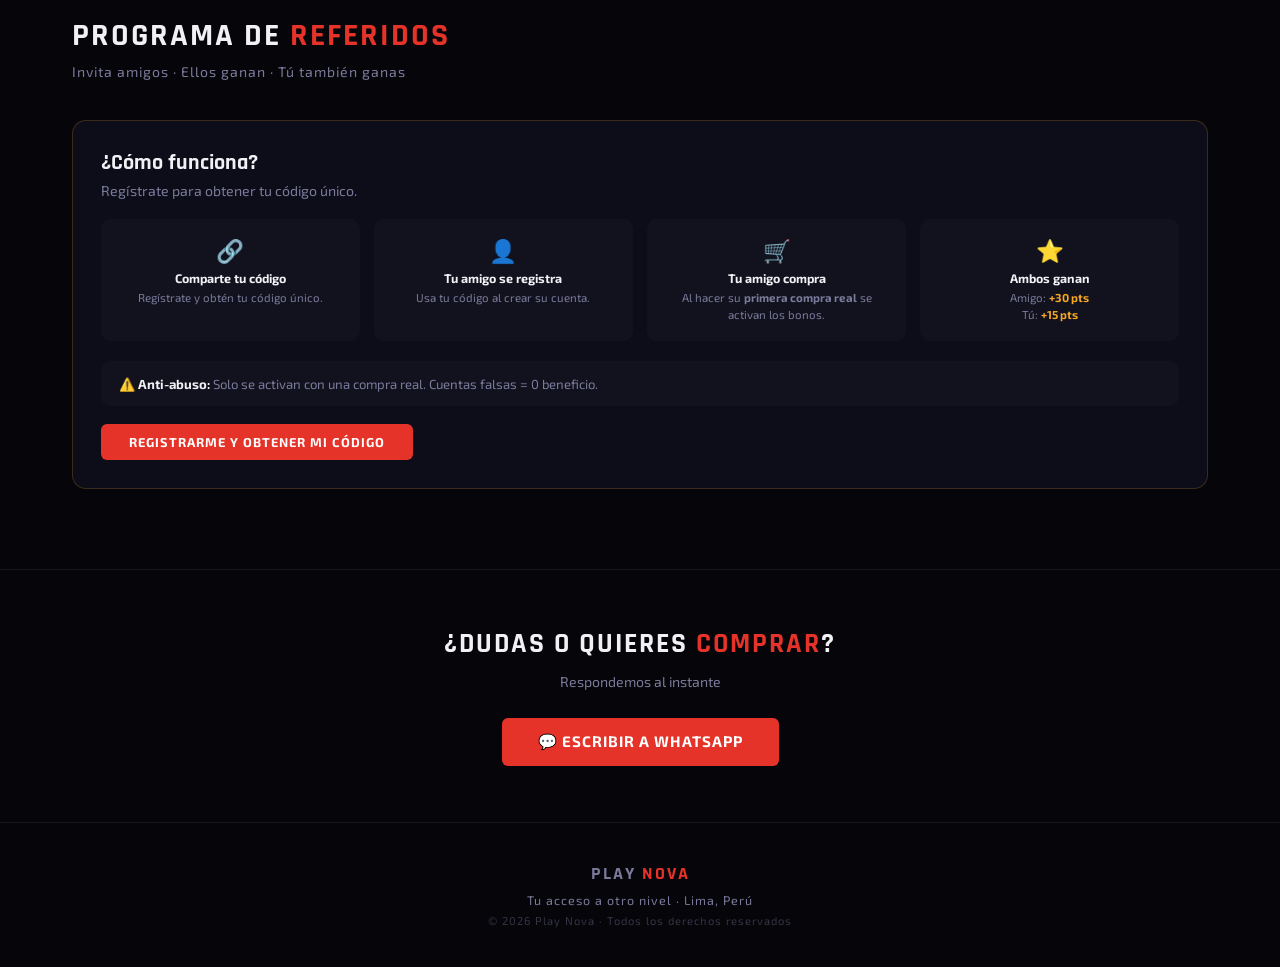
==== commit 23bab138: "Update index.html" ====
--- a/playnova/index.html
+++ b/playnova/index.html
@@ -129,14 +129,13 @@
     </div>
     <div>
       <h3 style="font-family:'Rajdhani',sans-serif;font-size:1.35rem;font-weight:700;margin-bottom:.9rem">Premios disponibles</h3>
-      <div class="rlist">
-        <div class="ritem"><div><div class="rname" style="color:var(--cr)">Crunchyroll · 1 Perfil</div><div class="rdesc">1 mes · renovable</div></div><div class="rcost">50 <small>pts</small></div></div>
-        <div class="ritem"><div><div class="rname" style="color:var(--hb)">HBO Max · 1 Perfil</div><div class="rdesc">1 mes · plan estándar</div></div><div class="rcost">50 <small>pts</small></div></div>
-        <div class="ritem"><div><div class="rname" style="color:var(--ds)">Disney+ · 1 Perfil</div><div class="rdesc">1 mes · plan estándar</div></div><div class="rcost">60 <small>pts</small></div></div>
-        <div class="ritem"><div><div class="rname" style="color:var(--nf)">Netflix · 1 Perfil</div><div class="rdesc">1 mes · internacional</div></div><div class="rcost">100 <small>pts</small></div></div>
-        <div class="ritem"><div><div class="rname" style="color:var(--sp)">Spotify · Individual</div><div class="rdesc">1 mes</div></div><div class="rcost">150 <small>pts</small></div></div>
-        <div class="ritem"><div><div class="rname" style="color:var(--gp)">ChatGPT Go</div><div class="rdesc">1 mes</div></div><div class="rcost">200 <small>pts</small></div></div>
-      </div>
+
+      <!-- ── REWARDS DINÁMICOS ── -->
+      <div class="rlist" id="indexRewardList">
+        <!-- skeleton mientras carga -->
+        <div style="color:var(--mu);font-size:.82rem;padding:.75rem 0;text-align:center;letter-spacing:1px">Cargando premios...</div>
+      </div>
+
       <a href="https://wa.me/51924606154?text=Hola%2C%20quiero%20canjear%20mis%20puntos" target="_blank" class="btn btn-go" style="width:100%;margin-top:1.1rem;padding:.65rem;justify-content:center;border-radius:8px;text-decoration:none">💬 Canjear por WhatsApp</a>
     </div>
   </div>
@@ -236,6 +235,47 @@
   document.querySelectorAll('.stab[data-s]').forEach(t=>t.classList.remove('on'));
   document.getElementById('g-'+s).classList.add('on');
   document.querySelector(`.stab[data-s="${s}"]`).classList.add('on');
+}
+
+// ── REWARDS DINÁMICOS (index) ──
+const REWARDS_FALLBACK = [
+  { name:'Crunchyroll · 1 Perfil', description:'1 mes · renovable',      points_required:50,  color:'var(--cr)', emoji:'🍊' },
+  { name:'HBO Max · 1 Perfil',     description:'1 mes · plan estándar',  points_required:50,  color:'var(--hb)', emoji:'🟣' },
+  { name:'Disney+ · 1 Perfil',     description:'1 mes · plan estándar',  points_required:60,  color:'var(--ds)', emoji:'🔵' },
+  { name:'Netflix · 1 Perfil',     description:'1 mes · internacional',  points_required:100, color:'var(--nf)', emoji:'🔴' },
+  { name:'Spotify · Individual',   description:'1 mes',                  points_required:150, color:'var(--sp)', emoji:'🎵' },
+  { name:'ChatGPT Go',             description:'1 mes',                  points_required:200, color:'var(--gp)', emoji:'🤖' },
+];
+
+function renderIndexRewards(rewards) {
+  const el = document.getElementById('indexRewardList');
+  if (!rewards.length) {
+    el.innerHTML = '<div style="color:var(--mu);font-size:.82rem;padding:.5rem 0">No hay premios disponibles.</div>';
+    return;
+  }
+  el.innerHTML = rewards.map(r => {
+    const color = r.color || 'var(--go)';
+    const emoji = r.emoji || '🎁';
+    return `
+      <div class="ritem">
+        <div>
+          <div class="rname" style="color:${color}">${emoji} ${r.name}</div>
+          ${r.description ? `<div class="rdesc">${r.description}</div>` : ''}
+        </div>
+        <div class="rcost">${r.points_required} <small>pts</small></div>
+      </div>`;
+  }).join('');
+}
+
+async function loadIndexRewards() {
+  try {
+    const r = await fetch(`${SB}/pn_rewards?active=eq.true&select=*&order=points_required`, { headers: HG });
+    if (!r.ok) throw new Error();
+    const data = await r.json();
+    renderIndexRewards(data.length ? data : REWARDS_FALLBACK);
+  } catch(e) {
+    renderIndexRewards(REWARDS_FALLBACK);
+  }
 }
 
 // ── REGISTER ──
@@ -281,12 +321,14 @@
 }
 
 // ── AUTO-REDIRECT ON LOAD ──
-window.addEventListener('DOMContentLoaded',()=>{
-  const saved=loadS();
-  if(saved){
-    if(saved.isAdmin){window.location.href='admin.html';return;}
-    window.location.href='client.html';
+window.addEventListener('DOMContentLoaded', () => {
+  const saved = loadS();
+  if (saved) {
+    if (saved.isAdmin) { window.location.href = 'admin.html'; return; }
+    window.location.href = 'client.html';
   }
+  // Cargar rewards dinámicos
+  loadIndexRewards();
 });
 </script>
 </body>
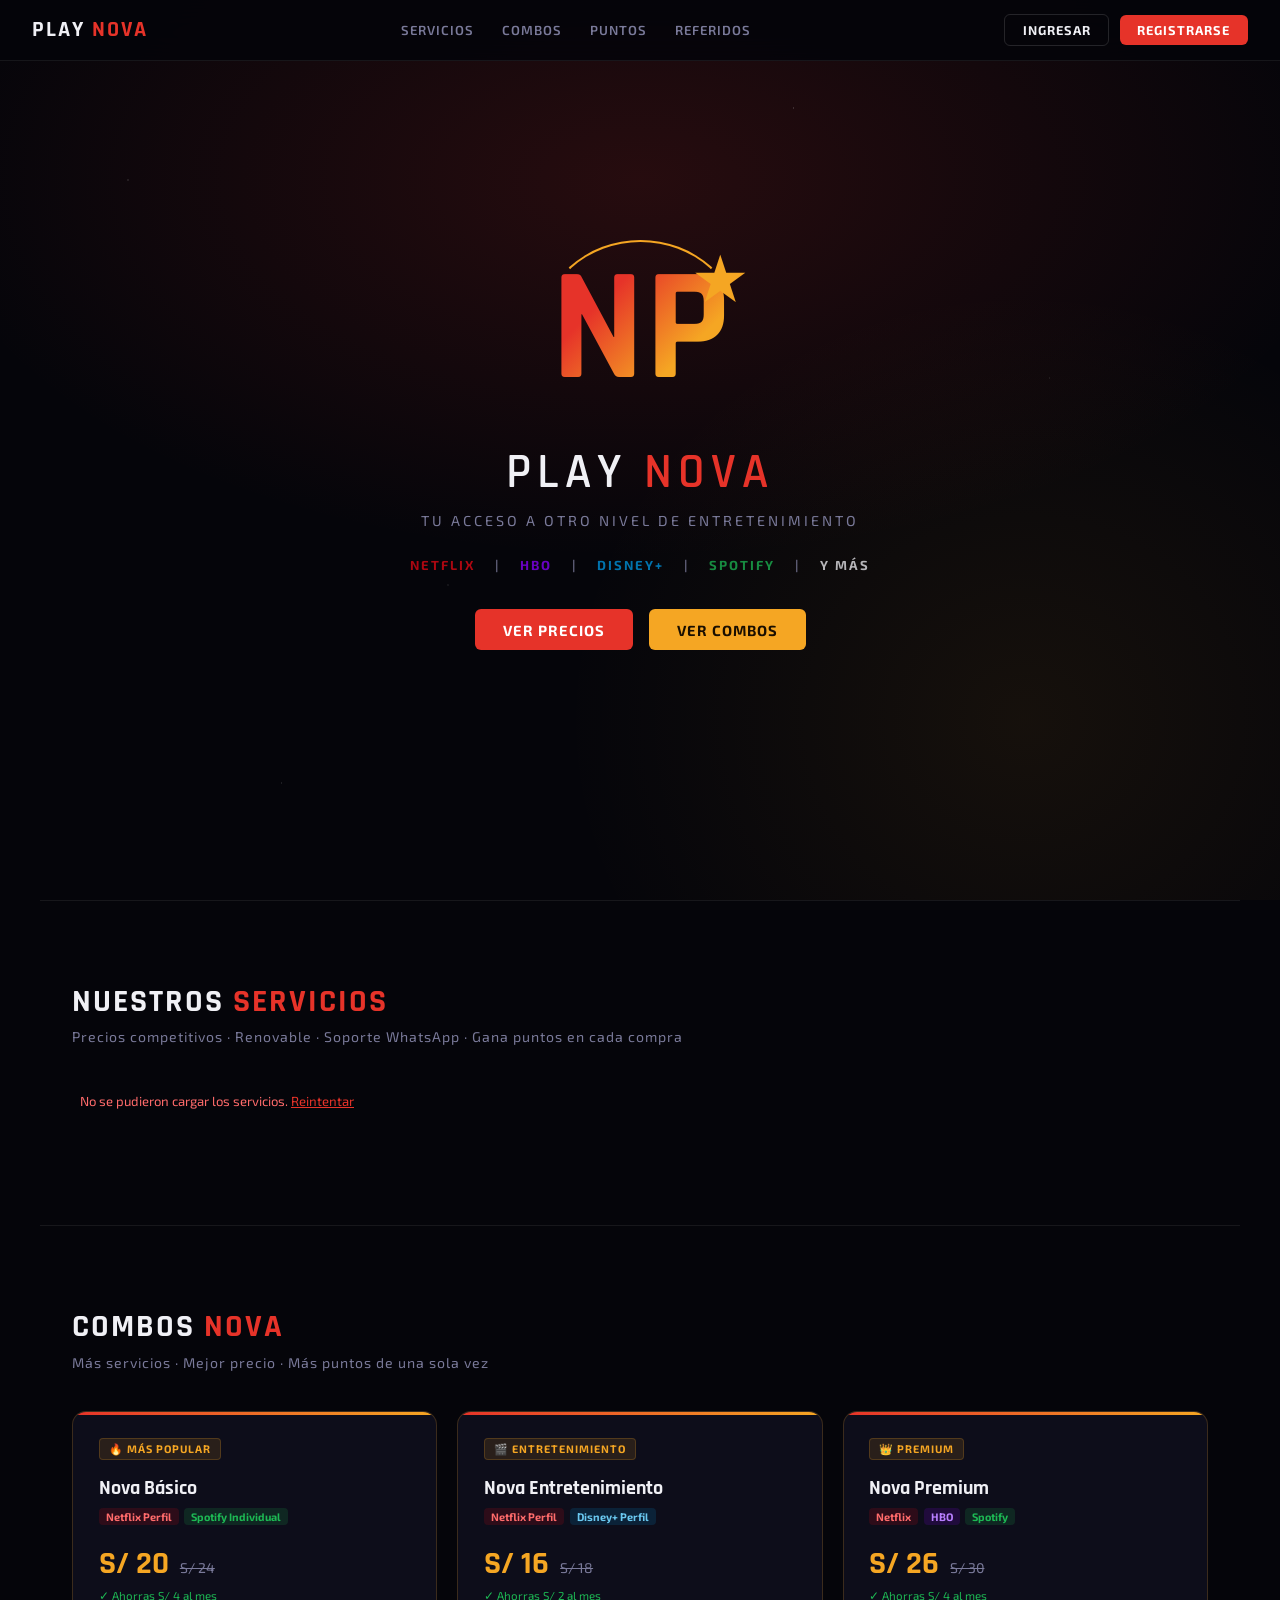
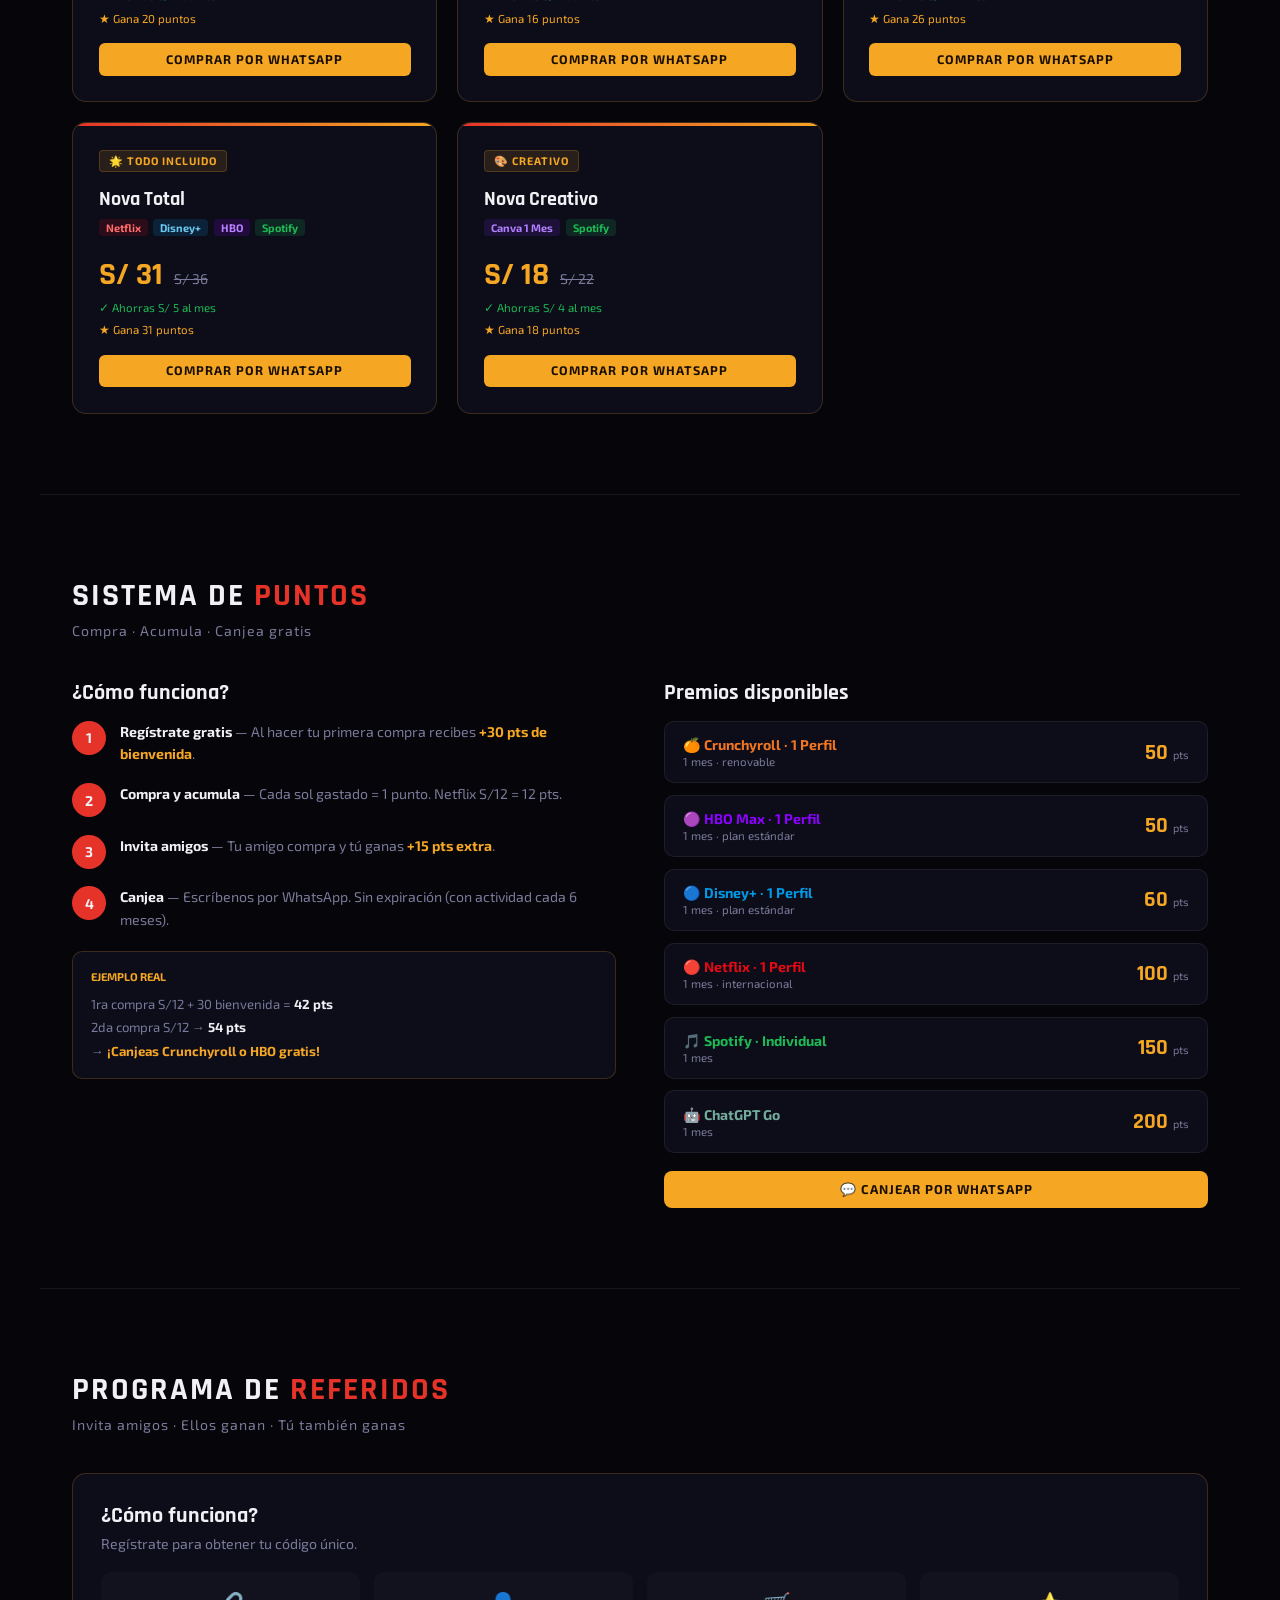
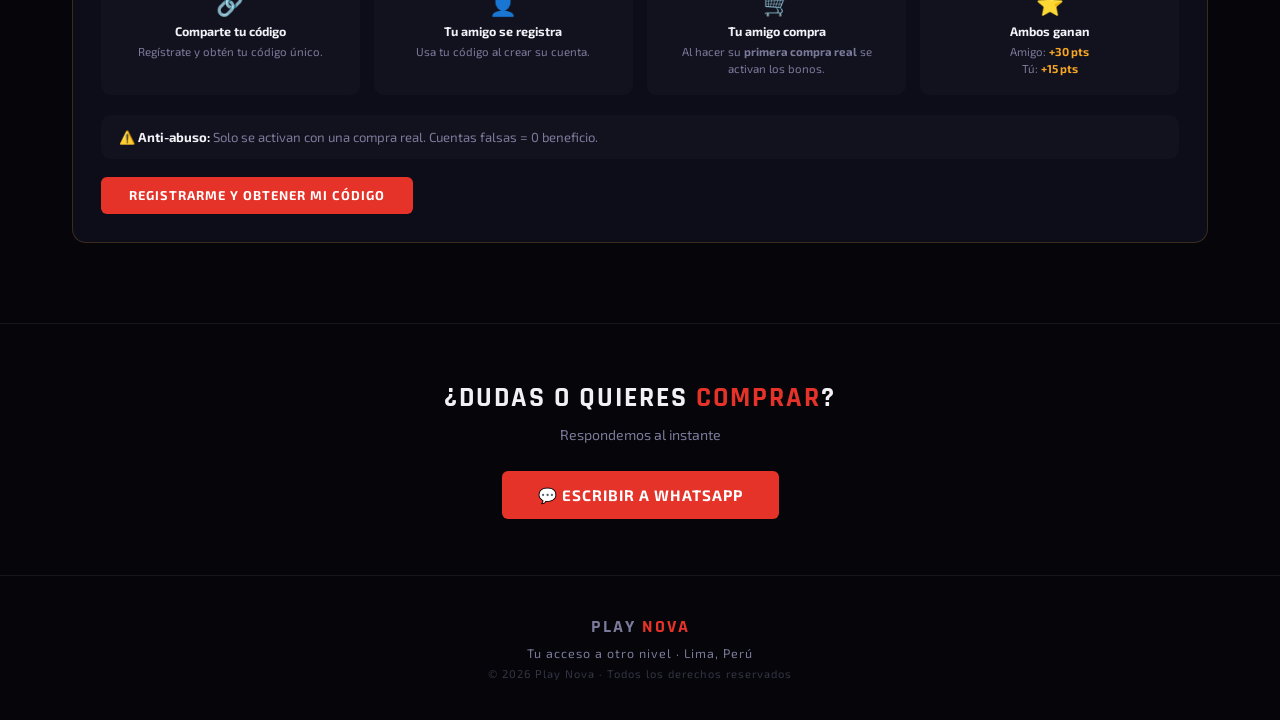
==== commit 877bff4e: "Update index.html" ====
--- a/playnova/index.html
+++ b/playnova/index.html
@@ -45,55 +45,10 @@
 <section id="servicios" class="wrap sdiv">
   <div class="stitle">Nuestros <span>Servicios</span></div>
   <p class="ssub">Precios competitivos · Renovable · Soporte WhatsApp · Gana puntos en cada compra</p>
-  <div class="svc-tabs">
-    <div class="stab on" data-s="netflix" onclick="setTab('netflix')">Netflix</div>
-    <div class="stab" data-s="hbo" onclick="setTab('hbo')">HBO Max</div>
-    <div class="stab" data-s="disney" onclick="setTab('disney')">Disney+</div>
-    <div class="stab" data-s="chatgpt" onclick="setTab('chatgpt')">ChatGPT</div>
-    <div class="stab" data-s="canva" onclick="setTab('canva')">Canva</div>
-    <div class="stab" data-s="spotify" onclick="setTab('spotify')">Spotify</div>
-    <div class="stab" data-s="directv" onclick="setTab('directv')">DirecTV</div>
-    <div class="stab" data-s="crunchyroll" onclick="setTab('crunchyroll')">Crunchyroll</div>
-  </div>
-  <div class="sgrid on" id="g-netflix">
-    <div class="pcard" data-s="netflix"><span class="pbadge" style="background:rgba(229,9,20,.15);color:#ff6b6b">Netflix</span><div class="pname">Internacional · Completo</div><div class="pdesc">5 perfiles · Renovable</div><div class="pprice"><span class="cy">S/</span><span class="am">48</span><span class="pe">/mes</span></div><div class="ppts">Gana 48 puntos</div><a href="https://wa.me/51924606154?text=Hola%2C%20quiero%20Netflix%20Internacional%20Completo%205%20perfiles%20S%2F48" target="_blank" class="pbuy">Comprar por WhatsApp</a></div>
-    <div class="pcard" data-s="netflix"><span class="pbadge" style="background:rgba(229,9,20,.15);color:#ff6b6b">Netflix</span><div class="pname">Internacional · Perfil</div><div class="pdesc">1 perfil · Renovable</div><div class="pprice"><span class="cy">S/</span><span class="am">12</span><span class="pe">/mes</span></div><div class="ppts">Gana 12 puntos</div><a href="https://wa.me/51924606154?text=Hola%2C%20quiero%20Netflix%20Internacional%20Perfil%20S%2F12" target="_blank" class="pbuy">Comprar por WhatsApp</a></div>
-    <div class="pcard" data-s="netflix"><span class="pbadge" style="background:rgba(229,9,20,.15);color:#ff6b6b">Netflix · Xtreme</span><div class="pname">1 Perfil Xtreme Tec</div><div class="pdesc">1 perfil · Renovable · Xtreme</div><div class="pprice"><span class="cy">S/</span><span class="am">12</span><span class="pe">/mes</span></div><div class="ppts">Gana 12 puntos</div><a href="https://wa.me/51924606154?text=Hola%2C%20quiero%20Netflix%201%20Perfil%20Xtreme%20Tec%20S%2F12" target="_blank" class="pbuy">Comprar por WhatsApp</a></div>
-  </div>
-  <div class="sgrid" id="g-hbo">
-    <div class="pcard" data-s="hbo"><span class="pbadge" style="background:rgba(139,0,255,.15);color:#b87fff">HBO Max</span><div class="pname">Estándar · Completo</div><div class="pdesc">5 perfiles · Renovable</div><div class="pprice"><span class="cy">S/</span><span class="am">35</span><span class="pe">/mes</span></div><div class="ppts">Gana 35 puntos</div><a href="https://wa.me/51924606154?text=Hola%2C%20quiero%20HBO%20Max%20Est%C3%A1ndar%20Completo%20S%2F35" target="_blank" class="pbuy">Comprar por WhatsApp</a></div>
-    <div class="pcard" data-s="hbo"><span class="pbadge" style="background:rgba(139,0,255,.15);color:#b87fff">HBO Max</span><div class="pname">1 Perfil</div><div class="pdesc">1 perfil · Renovable</div><div class="pprice"><span class="cy">S/</span><span class="am">6</span><span class="pe">/mes</span></div><div class="ppts">Gana 6 puntos</div><a href="https://wa.me/51924606154?text=Hola%2C%20quiero%20HBO%201%20Perfil%20S%2F6" target="_blank" class="pbuy">Comprar por WhatsApp</a></div>
-    <div class="pcard" data-s="hbo"><span class="pbadge" style="background:rgba(139,0,255,.15);color:#b87fff">HBO · Premium</span><div class="pname">Platino · Completo</div><div class="pdesc">5 perfiles · No renovable</div><div class="pprice"><span class="cy">S/</span><span class="am">20</span><span class="pe">/mes</span></div><div class="ppts">Gana 20 puntos</div><a href="https://wa.me/51924606154?text=Hola%2C%20quiero%20HBO%20Platino%20Completo%20S%2F20" target="_blank" class="pbuy">Comprar por WhatsApp</a></div>
-  </div>
-  <div class="sgrid" id="g-disney">
-    <div class="pcard" data-s="disney"><span class="pbadge" style="background:rgba(0,153,229,.15);color:#6ac8f0">Disney+</span><div class="pname">Estándar · Completo</div><div class="pdesc">7 perfiles · Renovable</div><div class="pprice"><span class="cy">S/</span><span class="am">40</span><span class="pe">/mes</span></div><div class="ppts">Gana 40 puntos</div><a href="https://wa.me/51924606154?text=Hola%2C%20quiero%20Disney%2B%20Est%C3%A1ndar%20Completo%20S%2F40" target="_blank" class="pbuy">Comprar por WhatsApp</a></div>
-    <div class="pcard" data-s="disney"><span class="pbadge" style="background:rgba(0,153,229,.15);color:#6ac8f0">Disney+</span><div class="pname">1 Perfil</div><div class="pdesc">1 perfil · Renovable</div><div class="pprice"><span class="cy">S/</span><span class="am">6</span><span class="pe">/mes</span></div><div class="ppts">Gana 6 puntos</div><a href="https://wa.me/51924606154?text=Hola%2C%20quiero%20Disney%2B%201%20Perfil%20S%2F6" target="_blank" class="pbuy">Comprar por WhatsApp</a></div>
-    <div class="pcard" data-s="disney"><span class="pbadge" style="background:rgba(0,153,229,.15);color:#6ac8f0">Disney+ · ESPN</span><div class="pname">Premium ESPN · Completo</div><div class="pdesc">7 perfiles · Renovable</div><div class="pprice"><span class="cy">S/</span><span class="am">61</span><span class="pe">/mes</span></div><div class="ppts">Gana 61 puntos</div><a href="https://wa.me/51924606154?text=Hola%2C%20quiero%20Disney%2B%20Premium%20ESPN%20Completo%20S%2F61" target="_blank" class="pbuy">Comprar por WhatsApp</a></div>
-    <div class="pcard" data-s="disney"><span class="pbadge" style="background:rgba(0,153,229,.15);color:#6ac8f0">Disney+ · ESPN</span><div class="pname">Premium ESPN · Perfil</div><div class="pdesc">1 perfil · Renovable</div><div class="pprice"><span class="cy">S/</span><span class="am">10</span><span class="pe">/mes</span></div><div class="ppts">Gana 10 puntos</div><a href="https://wa.me/51924606154?text=Hola%2C%20quiero%20Disney%2B%20Premium%20ESPN%20Perfil%20S%2F10" target="_blank" class="pbuy">Comprar por WhatsApp</a></div>
-    <div class="pcard" data-s="disney"><span class="pbadge" style="background:rgba(0,153,229,.15);color:#6ac8f0">Disney+ · TV</span><div class="pname">Premium ESPN · Solo TV</div><div class="pdesc">1 perfil · Solo TV</div><div class="pprice"><span class="cy">S/</span><span class="am">10</span><span class="pe">/mes</span></div><div class="ppts">Gana 10 puntos</div><a href="https://wa.me/51924606154?text=Hola%2C%20quiero%20Disney%2B%20Premium%20ESPN%20Solo%20TV%20S%2F10" target="_blank" class="pbuy">Comprar por WhatsApp</a></div>
-  </div>
-  <div class="sgrid" id="g-chatgpt">
-    <div class="pcard" data-s="chatgpt"><span class="pbadge" style="background:rgba(116,170,156,.15);color:#74aa9c">ChatGPT</span><div class="pname">Go · 1 Perfil</div><div class="pdesc">1 perfil · Renovable</div><div class="pprice"><span class="cy">S/</span><span class="am">15</span><span class="pe">/mes</span></div><div class="ppts">Gana 15 puntos</div><a href="https://wa.me/51924606154?text=Hola%2C%20quiero%20ChatGPT%20Go%201%20Perfil%20S%2F15" target="_blank" class="pbuy">Comprar por WhatsApp</a></div>
-    <div class="pcard" data-s="chatgpt"><span class="pbadge" style="background:rgba(116,170,156,.15);color:#74aa9c">ChatGPT · Pro</span><div class="pname">Pro · 1 Perfil</div><div class="pdesc">1 perfil · No renovable</div><div class="pprice"><span class="cy">S/</span><span class="am">30</span><span class="pe">/mes</span></div><div class="ppts">Gana 30 puntos</div><a href="https://wa.me/51924606154?text=Hola%2C%20quiero%20ChatGPT%20Pro%201%20Perfil%20S%2F30" target="_blank" class="pbuy">Comprar por WhatsApp</a></div>
-  </div>
-  <div class="sgrid" id="g-canva">
-    <div class="pcard" data-s="canva"><span class="pbadge" style="background:rgba(125,42,232,.15);color:#b280ff">Canva · 1M</span><div class="pname">1 Mes · 1 Perfil</div><div class="pdesc">1 perfil · Renovable</div><div class="pprice"><span class="cy">S/</span><span class="am">10</span><span class="pe">/mes</span></div><div class="ppts">Gana 10 puntos</div><a href="https://wa.me/51924606154?text=Hola%2C%20quiero%20Canva%201%20Mes%20S%2F10" target="_blank" class="pbuy">Comprar por WhatsApp</a></div>
-    <div class="pcard" data-s="canva"><span class="pbadge" style="background:rgba(125,42,232,.15);color:#b280ff">Canva · 3M</span><div class="pname">3 Meses · 1 Perfil</div><div class="pdesc">1 perfil · Renovable</div><div class="pprice"><span class="cy">S/</span><span class="am">15</span><span class="pe">/3 meses</span></div><div class="ppts">Gana 15 puntos</div><a href="https://wa.me/51924606154?text=Hola%2C%20quiero%20Canva%203%20Meses%20S%2F15" target="_blank" class="pbuy">Comprar por WhatsApp</a></div>
-    <div class="pcard" data-s="canva"><span class="pbadge" style="background:rgba(125,42,232,.15);color:#b280ff">Canva · 6M</span><div class="pname">6 Meses · 1 Perfil</div><div class="pdesc">1 perfil · Renovable</div><div class="pprice"><span class="cy">S/</span><span class="am">20</span><span class="pe">/6 meses</span></div><div class="ppts">Gana 20 puntos</div><a href="https://wa.me/51924606154?text=Hola%2C%20quiero%20Canva%206%20Meses%20S%2F20" target="_blank" class="pbuy">Comprar por WhatsApp</a></div>
-    <div class="pcard" data-s="canva"><span class="pbadge" style="background:rgba(125,42,232,.15);color:#b280ff">Canva · 12M</span><div class="pname">12 Meses · 1 Perfil</div><div class="pdesc">1 perfil · Anual</div><div class="pprice"><span class="cy">S/</span><span class="am">30</span><span class="pe">/año</span></div><div class="ppts">Gana 30 puntos</div><a href="https://wa.me/51924606154?text=Hola%2C%20quiero%20Canva%2012%20Meses%20S%2F30" target="_blank" class="pbuy">Comprar por WhatsApp</a></div>
-  </div>
-  <div class="sgrid" id="g-spotify">
-    <div class="pcard" data-s="spotify"><span class="pbadge" style="background:rgba(29,185,84,.15);color:#1DB954">Spotify</span><div class="pname">Individual · 1 Mes</div><div class="pdesc">1 perfil · Renovable</div><div class="pprice"><span class="cy">S/</span><span class="am">12</span><span class="pe">/mes</span></div><div class="ppts">Gana 12 puntos</div><a href="https://wa.me/51924606154?text=Hola%2C%20quiero%20Spotify%20Individual%201%20Mes%20S%2F12" target="_blank" class="pbuy">Comprar por WhatsApp</a></div>
-    <div class="pcard" data-s="spotify"><span class="pbadge" style="background:rgba(29,185,84,.15);color:#1DB954">Spotify · 3M</span><div class="pname">Individual · 3 Meses</div><div class="pdesc">1 perfil · Renovable</div><div class="pprice"><span class="cy">S/</span><span class="am">25</span><span class="pe">/3 meses</span></div><div class="ppts">Gana 25 puntos</div><a href="https://wa.me/51924606154?text=Hola%2C%20quiero%20Spotify%20Individual%203%20Meses%20S%2F25" target="_blank" class="pbuy">Comprar por WhatsApp</a></div>
-    <div class="pcard" data-s="spotify"><span class="pbadge" style="background:rgba(29,185,84,.15);color:#1DB954">Spotify · Familiar</span><div class="pname">Familiar · 1 Mes</div><div class="pdesc">6 perfiles · Renovable</div><div class="pprice"><span class="cy">S/</span><span class="am">35</span><span class="pe">/mes</span></div><div class="ppts">Gana 35 puntos</div><a href="https://wa.me/51924606154?text=Hola%2C%20quiero%20Spotify%20Familiar%201%20Mes%20S%2F35" target="_blank" class="pbuy">Comprar por WhatsApp</a></div>
-  </div>
-  <div class="sgrid" id="g-directv">
-    <div class="pcard" data-s="directv"><span class="pbadge" style="background:rgba(0,153,216,.15);color:#6ac8f0">DirecTV GO</span><div class="pname">DirecTV GO · 1 Perfil</div><div class="pdesc">1 perfil · Renovable · Solo TV</div><div class="pprice"><span class="cy">S/</span><span class="am">20</span><span class="pe">/mes</span></div><div class="ppts">Gana 20 puntos</div><a href="https://wa.me/51924606154?text=Hola%2C%20quiero%20DirecTV%20GO%201%20Perfil%20S%2F20" target="_blank" class="pbuy">Comprar por WhatsApp</a></div>
-  </div>
-  <div class="sgrid" id="g-crunchyroll">
-    <div class="pcard" data-s="crunchyroll"><span class="pbadge" style="background:rgba(244,117,33,.15);color:#ffaa70">Crunchyroll</span><div class="pname">Perfil · 1 Perfil</div><div class="pdesc">1 perfil · Renovable</div><div class="pprice"><span class="cy">S/</span><span class="am">5</span><span class="pe">/mes</span></div><div class="ppts">Gana 5 puntos</div><a href="https://wa.me/51924606154?text=Hola%2C%20quiero%20Crunchyroll%20Perfil%201%20Perfil%20S%2F5" target="_blank" class="pbuy">Comprar por WhatsApp</a></div>
-    <div class="pcard" data-s="crunchyroll"><span class="pbadge" style="background:rgba(244,117,33,.15);color:#ffaa70">Crunchyroll</span><div class="pname">Completo · 5 Perfiles</div><div class="pdesc">5 perfiles · Renovable</div><div class="pprice"><span class="cy">S/</span><span class="am">15</span><span class="pe">/mes</span></div><div class="ppts">Gana 15 puntos</div><a href="https://wa.me/51924606154?text=Hola%2C%20quiero%20Crunchyroll%20Completo%205%20Perfiles%20S%2F15" target="_blank" class="pbuy">Comprar por WhatsApp</a></div>
-  </div>
+  <div class="svc-tabs" id="indexSvcTabs">
+    <div style="color:var(--mu);font-size:.82rem;padding:.5rem">Cargando servicios...</div>
+  </div>
+  <div id="indexSvcGrids"></div>
 </section>
 
 <!-- COMBOS -->
@@ -129,13 +84,9 @@
     </div>
     <div>
       <h3 style="font-family:'Rajdhani',sans-serif;font-size:1.35rem;font-weight:700;margin-bottom:.9rem">Premios disponibles</h3>
-
-      <!-- ── REWARDS DINÁMICOS ── -->
       <div class="rlist" id="indexRewardList">
-        <!-- skeleton mientras carga -->
         <div style="color:var(--mu);font-size:.82rem;padding:.75rem 0;text-align:center;letter-spacing:1px">Cargando premios...</div>
       </div>
-
       <a href="https://wa.me/51924606154?text=Hola%2C%20quiero%20canjear%20mis%20puntos" target="_blank" class="btn btn-go" style="width:100%;margin-top:1.1rem;padding:.65rem;justify-content:center;border-radius:8px;text-decoration:none">💬 Canjear por WhatsApp</a>
     </div>
   </div>
@@ -229,15 +180,129 @@
   document.getElementById('mSub').textContent=tab==='login'?'Ingresa a tu cuenta':'Crea tu cuenta (opcional)';
 }
 
-// ── SERVICE TABS ──
-function setTab(s){
-  document.querySelectorAll('.sgrid').forEach(g=>g.classList.remove('on'));
-  document.querySelectorAll('.stab[data-s]').forEach(t=>t.classList.remove('on'));
-  document.getElementById('g-'+s).classList.add('on');
-  document.querySelector(`.stab[data-s="${s}"]`).classList.add('on');
-}
-
-// ── REWARDS DINÁMICOS (index) ──
+// ══════════════════════════════════════════
+// ── SERVICIOS DINÁMICOS DESDE LA BD ──
+// ══════════════════════════════════════════
+let _indexCats = [], _indexProds = [], _activeIndexTab = null;
+
+async function loadIndexServices() {
+  try {
+    // Cargar categorías y productos ACTIVOS en paralelo
+    const [catRes, prodRes] = await Promise.all([
+      fetch(`${SB}/pn_categories?select=*&order=name`, { headers: HG }),
+      fetch(`${SB}/pn_products?active=eq.true&select=*&order=category,name`, { headers: HG })
+    ]);
+
+    if (catRes.ok) _indexCats = await catRes.json();
+    if (!prodRes.ok) { renderIndexServicesFallback(); return; }
+    _indexProds = await prodRes.json();
+
+    if (!_indexProds.length) { renderIndexServicesFallback(); return; }
+
+    // Agrupar por categoría
+    const groups = {};
+    _indexProds.forEach(p => {
+      if (!groups[p.category]) groups[p.category] = [];
+      groups[p.category].push(p);
+    });
+
+    const catKeys = Object.keys(groups);
+    if (!catKeys.length) { renderIndexServicesFallback(); return; }
+
+    // Renderizar tabs
+    const tabsEl = document.getElementById('indexSvcTabs');
+    tabsEl.innerHTML = '';
+    catKeys.forEach((cat, i) => {
+      const catObj = _indexCats.find(c => c.slug === cat);
+      const tab = document.createElement('div');
+      tab.className = 'stab' + (i === 0 ? ' on' : '');
+      tab.setAttribute('data-is', cat);
+
+      if (catObj && catObj.image_url) {
+        tab.innerHTML = `<img src="${catObj.image_url}" alt="${catObj.name || cat}"
+          style="width:16px;height:16px;object-fit:contain;vertical-align:middle;margin-right:5px;filter:brightness(0) invert(1)"
+          onerror="this.style.display='none'">${catObj.name || cat}`;
+      } else {
+        const emoji = catObj ? (catObj.emoji || '') : '';
+        const name  = catObj ? catObj.name : (cat.charAt(0).toUpperCase() + cat.slice(1));
+        tab.textContent = emoji + name;
+      }
+
+      tab.onclick = () => showIndexTab(cat);
+      tabsEl.appendChild(tab);
+    });
+
+    // Renderizar grids
+    const gridsEl = document.getElementById('indexSvcGrids');
+    gridsEl.innerHTML = '';
+    catKeys.forEach((cat, i) => {
+      const div = document.createElement('div');
+      div.className = 'sgrid' + (i === 0 ? ' on' : '');
+      div.id = 'ig-' + cat;
+      div.innerHTML = buildIndexGrid(cat, groups[cat]);
+      gridsEl.appendChild(div);
+    });
+
+    _activeIndexTab = catKeys[0];
+
+  } catch (e) {
+    console.error('loadIndexServices error:', e);
+    renderIndexServicesFallback();
+  }
+}
+
+function buildIndexGrid(cat, prods) {
+  const catObj = _indexCats.find(c => c.slug === cat);
+  const color  = catObj ? (catObj.color || 'var(--ac)') : 'var(--ac)';
+  const badgeLabel = catObj ? `${catObj.emoji || ''}${catObj.name}` : cat;
+
+  return prods.map(p => {
+    const waText = encodeURIComponent(`Hola, quiero ${p.name} S/${Number(p.sale_price).toFixed(2)}`);
+    return `<div class="pcard" data-s="${cat}">
+      <span class="pbadge" style="background:${color}22;color:${color}">${badgeLabel}</span>
+      <div class="pname">${p.name}</div>
+      <div class="pdesc">${p.description || ''}</div>
+      <div class="pprice"><span class="cy">S/</span><span class="am">${Number(p.sale_price).toFixed(0)}</span><span class="pe">/mes</span></div>
+      <div class="ppts">Gana ${Math.round(p.sale_price)} puntos</div>
+      <a href="https://wa.me/51924606154?text=${waText}" target="_blank" class="pbuy">Comprar por WhatsApp</a>
+    </div>`;
+  }).join('');
+}
+
+function showIndexTab(cat) {
+  // Tabs
+  document.querySelectorAll('#indexSvcTabs .stab').forEach(t => {
+    t.classList.toggle('on', t.getAttribute('data-is') === cat);
+    // Limpiar estilos inline de logos
+    t.style.borderColor = '';
+    t.style.color = '';
+    t.style.background = '';
+  });
+  // Grids
+  document.querySelectorAll('#indexSvcGrids .sgrid').forEach(g => g.classList.remove('on'));
+  const g = document.getElementById('ig-' + cat);
+  if (g) g.classList.add('on');
+  _activeIndexTab = cat;
+
+  // Color activo para tab con logo
+  const catObj = _indexCats.find(c => c.slug === cat);
+  if (catObj && catObj.color) {
+    const activeTab = document.querySelector(`#indexSvcTabs .stab[data-is="${cat}"]`);
+    if (activeTab) {
+      activeTab.style.background = catObj.color + '22';
+      activeTab.style.borderColor = catObj.color;
+      activeTab.style.color = catObj.color;
+    }
+  }
+}
+
+// Fallback estático si la BD falla
+function renderIndexServicesFallback() {
+  document.getElementById('indexSvcTabs').innerHTML = '<div style="color:#ff6b6b;font-size:.82rem;padding:.5rem">No se pudieron cargar los servicios. <a href="#" onclick="loadIndexServices();return false" style="color:var(--ac)">Reintentar</a></div>';
+  document.getElementById('indexSvcGrids').innerHTML = '';
+}
+
+// ── REWARDS DINÁMICOS ──
 const REWARDS_FALLBACK = [
   { name:'Crunchyroll · 1 Perfil', description:'1 mes · renovable',      points_required:50,  color:'var(--cr)', emoji:'🍊' },
   { name:'HBO Max · 1 Perfil',     description:'1 mes · plan estándar',  points_required:50,  color:'var(--hb)', emoji:'🟣' },
@@ -256,14 +321,13 @@
   el.innerHTML = rewards.map(r => {
     const color = r.color || 'var(--go)';
     const emoji = r.emoji || '🎁';
-    return `
-      <div class="ritem">
-        <div>
-          <div class="rname" style="color:${color}">${emoji} ${r.name}</div>
-          ${r.description ? `<div class="rdesc">${r.description}</div>` : ''}
-        </div>
-        <div class="rcost">${r.points_required} <small>pts</small></div>
-      </div>`;
+    return `<div class="ritem">
+      <div>
+        <div class="rname" style="color:${color}">${emoji} ${r.name}</div>
+        ${r.description ? `<div class="rdesc">${r.description}</div>` : ''}
+      </div>
+      <div class="rcost">${r.points_required} <small>pts</small></div>
+    </div>`;
   }).join('');
 }
 
@@ -320,14 +384,14 @@
   saveS(data[0]);closeModal();window.location.href='client.html';
 }
 
-// ── AUTO-REDIRECT ON LOAD ──
+// ── INIT ──
 window.addEventListener('DOMContentLoaded', () => {
   const saved = loadS();
   if (saved) {
     if (saved.isAdmin) { window.location.href = 'admin.html'; return; }
     window.location.href = 'client.html';
   }
-  // Cargar rewards dinámicos
+  loadIndexServices();
   loadIndexRewards();
 });
 </script>
